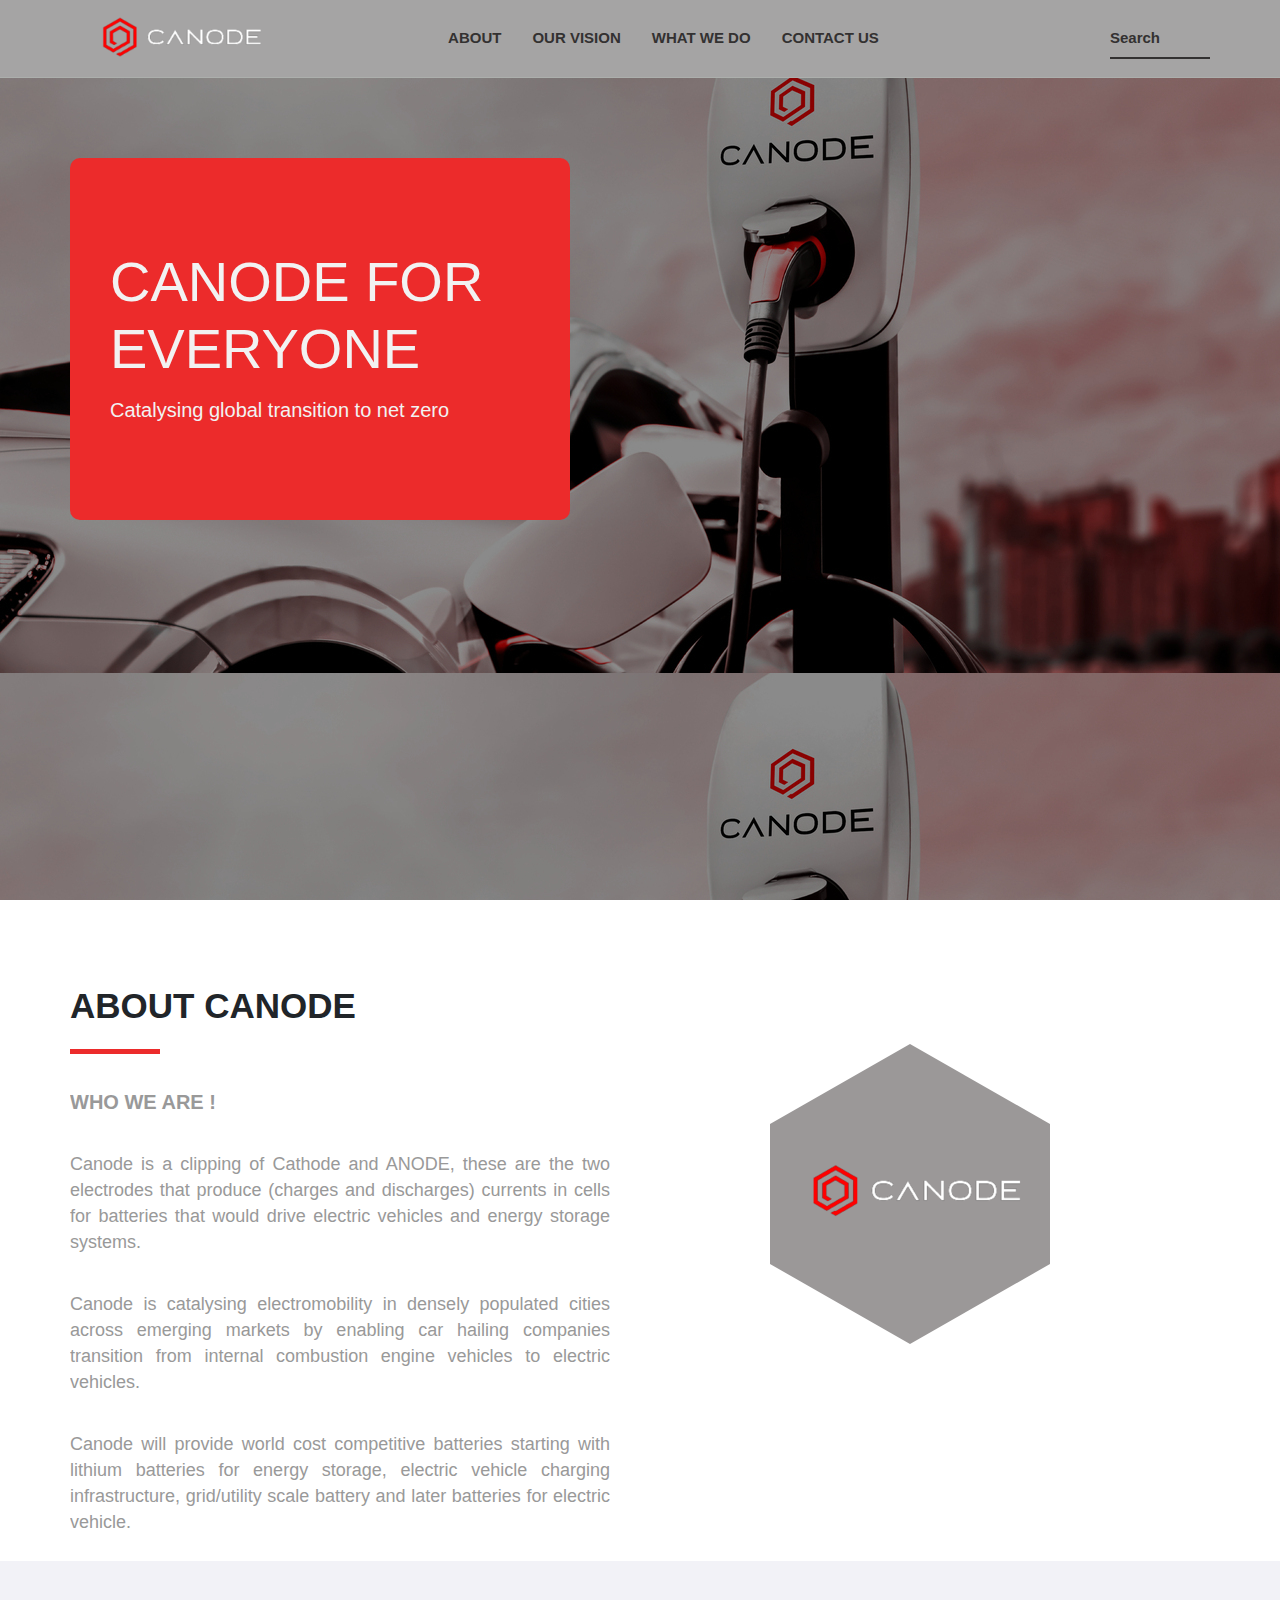
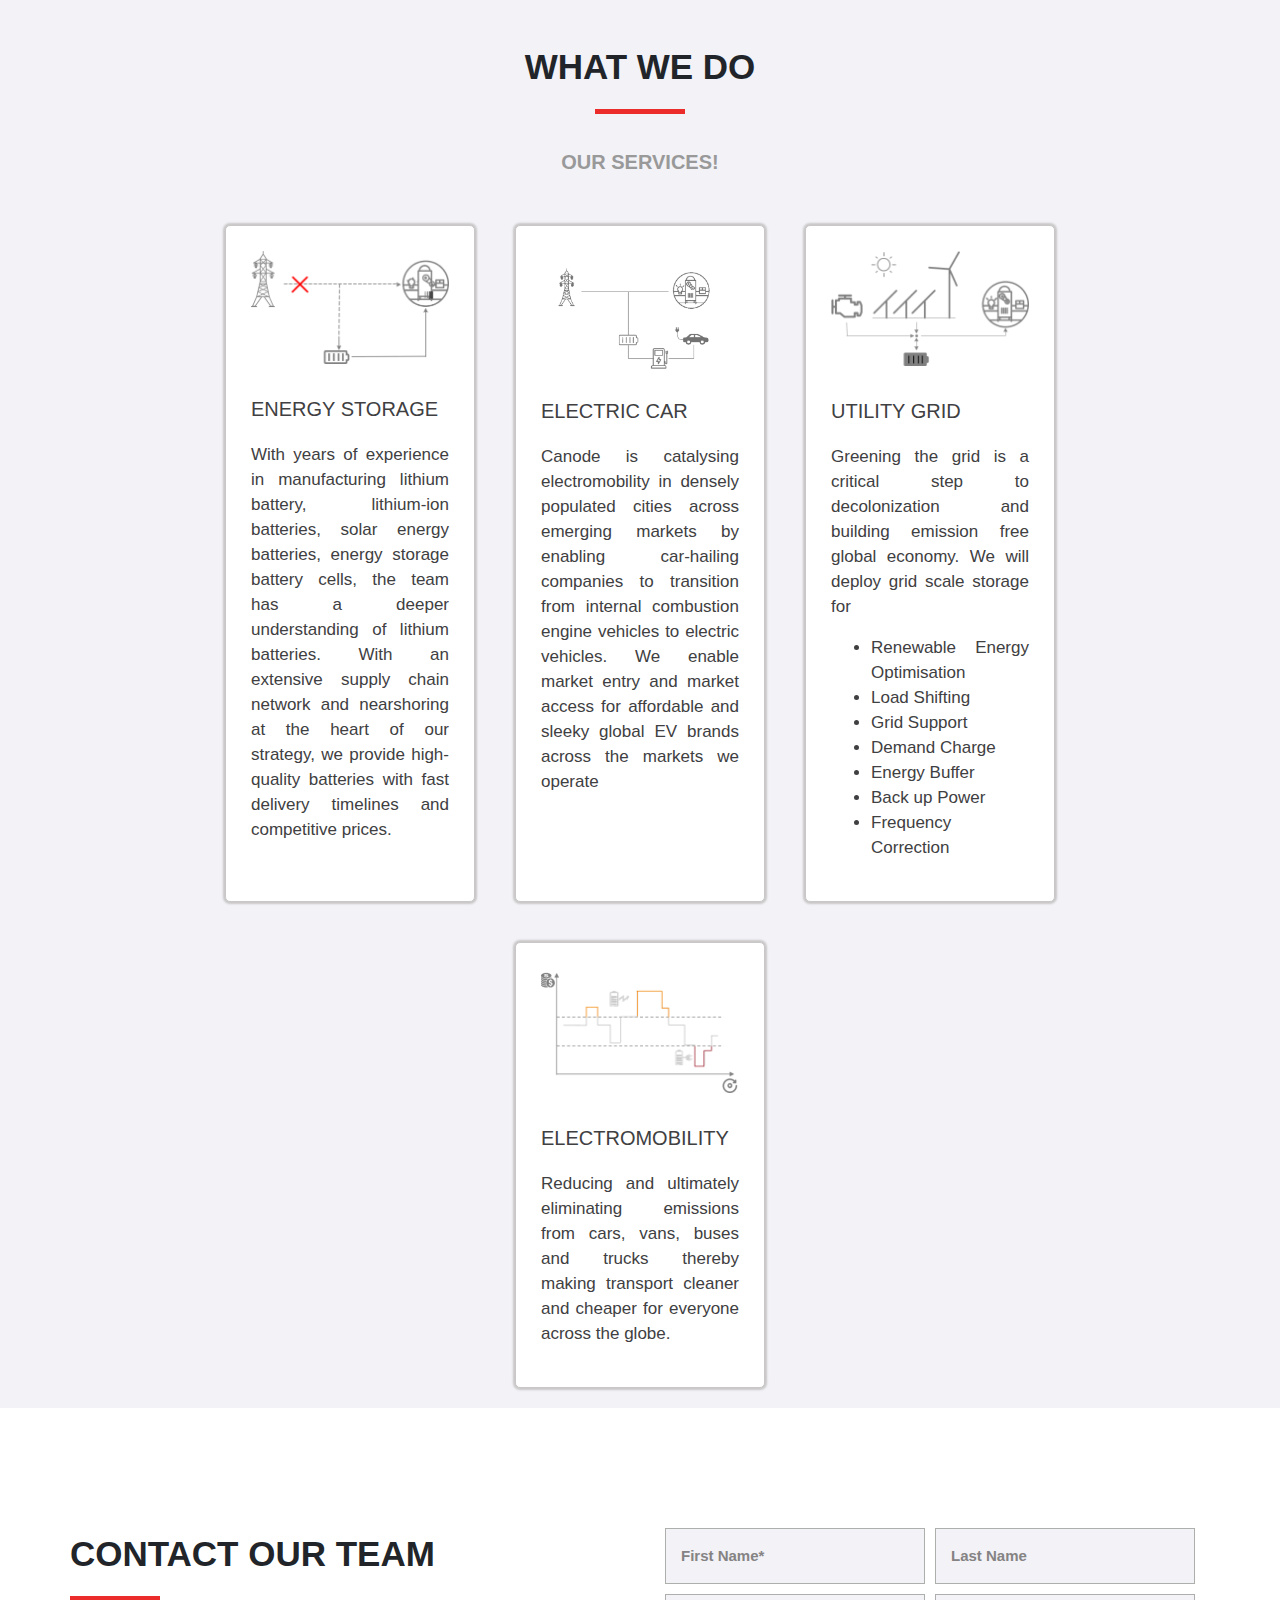
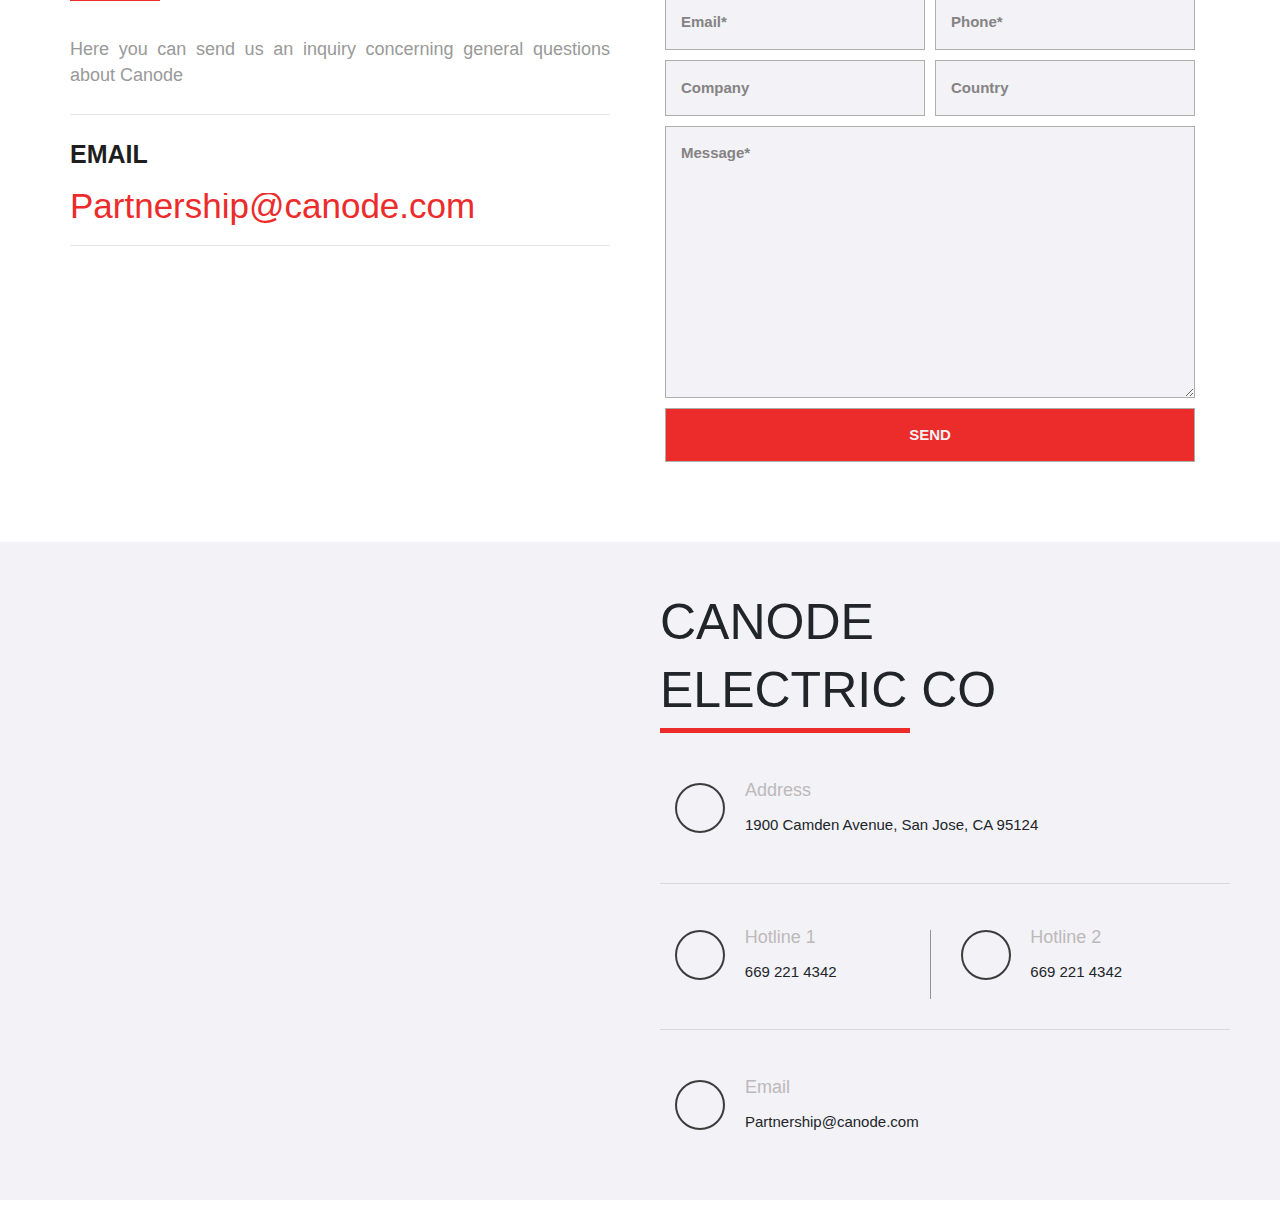
==== canode/index.html @ 91a2b053 "canode" ====
<!DOCTYPE html>
<!DOCTYPE html>
<html lang="en">
<head>
	<meta charset="UTF-8">
	<meta http-equiv="X-UA-Compatible" content="IE=edge">
	<meta name="viewport" content="width=device-width, initial-scale=1.0">
	<link rel="stylesheet" href="styles.css">
	<!-- <link rel="stylesheet" href="https://maxcdn.bootstrapcdn.com/bootstrap/3.3.7/css/bootstrap.min.css"> -->
	<link rel="stylesheet" href="https://use.fontawesome.com/releases/v5.7.0/css/all.css" integrity="sha384-lZN37f5QGtY3VHgisS14W3ExzMWZxybE1SJSEsQp9S+oqd12jhcu+A56Ebc1zFSJ" crossorigin="anonymous">
	<link rel="stylesheet" href="https://cdn.jsdelivr.net/npm/bootstrap@4.6.1/dist/css/bootstrap.min.css">
  <script src="https://cdn.jsdelivr.net/npm/jquery@3.5.1/dist/jquery.slim.min.js"></script>
  <script src="https://cdn.jsdelivr.net/npm/popper.js@1.16.1/dist/umd/popper.min.js"></script>
  <script src="https://cdn.jsdelivr.net/npm/bootstrap@4.6.1/dist/js/bootstrap.bundle.min.js"></script>
  <script src="script.js"></script>
	<title>Canode</title>
</head>
<body>
	<div class="home">
		<!-- <div class="topBar ">
			<div>
				<a href="#home">
					<img class="menuBar" height="" src="images/white-logo.png" alt="" srcset="">
				</a>
			</div>
			
			<div class="center-menu">
				<a class="" href="#">About</a>
				<a class="" href="#">About</a>
				<a class="" href="#">About</a>
				<a class="" href="#">About</a>
			</div>
			
			<div class="topBar-right menuBar">
				<a href="#">Search</a>
			</div>
		</div> -->
		<nav id="navBar" class="navbar navbar-expand-lg navbar-light">
			<!-- Brand/logo -->
			<a class="navbar-brand" href="#">
			  <img src="images/white-logo.png" class="logo" alt="logo">
			</a>

			<button class="navbar-toggler" type="button" data-toggle="collapse" data-target="#collapsibleNavbar">
				<span class="navbar-toggler-icon"></span>
			</button>
			
			<div class="collapse navbar-collapse" id="collapsibleNavbar">
				<!-- Links -->
				<ul class="navbar-nav mx-auto">
					<li class="nav-item">
						<a class="nav-link" href="#about">About</a>
					</li>
					<li class="nav-item">
						<a class="nav-link" href="#">Our Vision</a>
					</li>
					<li class="nav-item">
						<a class="nav-link" href="#services">What we do</a>
					</li>
					<li class="nav-item">
						<a class="nav-link" href="#contact">Contact us</a>
					</li>
				</ul>

				<form class="form-inline formContainer ml-auto">
					<input id="search" class="form-control mr-sm-2" type="text" placeholder="Search">
					<i></i>
					<div class="small-line"></div>
				</form>
			</div>
		</nav>
		<div class="navHor"></div>
		<div class="title">
			<div class="canode-title">
				<p class="display-4">CANODE FOR EVERYONE</p>
				<p class="h4" style="font-size: 20px;">Catalysing global transition to net zero</p>
			</div>
		</div>
	</div>
	<div class="about">
		<div class="row">
			<div class="col-lg">
				<p class="headerAbout">About Canode</p>
				<div class="headerLine"></div>
				<div class="aboutContent" >
					<p style="font-weight: 700;font-size: 20px; text-transform: uppercase;">WHO WE ARE !</p>
					<p>
						Canode is a clipping of Cathode and ANODE, 
						these are the two electrodes that produce 
						(charges and discharges) currents in cells 
						for batteries that would drive electric 
						vehicles and energy storage systems.
					</p>
					<p>
						Canode is catalysing electromobility in densely populated 
						cities across emerging markets by enabling car hailing 
						companies transition from internal combustion engine 
						vehicles to electric vehicles.
					</p>

					<p>
						Canode will provide world cost competitive batteries 
						starting with lithium batteries for energy storage, 
						electric vehicle charging infrastructure, grid/utility 
						scale battery and later batteries for electric vehicle.
					</p>
				</div>
			</div>
			<div class="col-lg">
				<div class="hexagon">
					<img src="images/white-logo.png" class="logoAbout" alt="" srcset="">
				</div>
			</div>
		</div>
	</div>



	<div id="services" class="services">
		<p class="headerAbout text-center">What we do</p>
		<div class="headerLine" style="margin: auto;"></div>
		<div class="aboutContent" >
			<p class="text-center" style="font-weight: 700;font-size: 20px; text-transform: uppercase;">Our Services!</p>
		</div>
		<div id="appear-div" class="appear-div flex-container">
			<div class="js-scroll" >
				<div class="qualities-icon">
					<img src="images/backup_d400.png" alt="Energy Storage" title="Energy Storage" srcset=""/>
				</div>
				<div class="qualities-content">
					<h6>Energy Storage</h6>
					<p>
						With years of experience in manufacturing lithium battery, 
						lithium-ion batteries, solar energy batteries, energy storage battery cells, 
						the team has a deeper understanding of lithium batteries. 
						With an extensive supply chain network and nearshoring at the heart of 
						our strategy, we provide high-quality batteries 
						with fast delivery timelines and competitive prices.
					</p>
				</div>
			</div>
			<div class="js-scroll" style="padding: 0;">
				<div class="qualities-icon">
					<img src="images/energyBuffer.png" alt="Electric Car Charging" title="Electric Car Charging" srcset=""/>
				</div>
				<div class="qualities-content" style="padding-left: 25px; padding-right: 25px; margin-top: -35px;">
					<h6>Electric Car</h6>
					<p>
						Canode is catalysing electromobility in densely populated cities across emerging markets by enabling car-hailing companies to transition from internal combustion engine vehicles to electric vehicles.
						We enable market entry and market access for affordable and sleeky global EV brands across the markets we operate
					</p>
				</div>
			</div>
			<div class="js-scroll" >
				<div class="qualities-icon">
					<img src="images/micro-grid_d400.png" alt="UTILITY GRID" title="UTILITY GRID" srcset=""/>
				</div>
				<div class="qualities-content">
					<h6>UTILITY GRID</h6>
					<p>
						Greening the grid is a critical step to decolonization and building emission free global economy.
						We will deploy grid scale storage for
					</p>
					<ul>
						<li>Renewable Energy Optimisation</li>
						<li>Load Shifting</li>
						<li>Grid Support</li>
						<li>Demand Charge</li>
						<li>Energy Buffer</li>
						<li>Back up Power</li>
						<li>Frequency Correction</li>
					</ul>
				</div>
			</div>
			<div class="js-scroll" >
				<div class="qualities-icon">
					<img src="images/spotmarket_d400.png" alt="ELECTROMOBILITY" title="ELECTROMOBILITY" srcset=""/>
				</div>
				<div class="qualities-content">
					<h6>ELECTROMOBILITY</h6>
					<p>
						Reducing and ultimately eliminating emissions from cars, vans, buses and trucks thereby making transport cleaner and cheaper for everyone across the globe.
					</p>
				</div>
			</div>
		</div>	
	</div>



	<div id="contact" style="padding-top: 70px;">
		<div class="contact">
			<div class="row">
				<div class="col-lg">
					<p class="headerAbout">contact our team</p>
					<div class="headerLine"></div>
					<div class="aboutContent" >
						<p>
							Here you can send us an inquiry concerning general questions about Canode
						</p>
						<hr>
						<p style="font-weight: bold;  color:#1f1e1e; font-size: 25px;">EMAIL</p>	
						<p style="font-size: 35px; color: #ec2b2b; padding-top: 0px;">Partnership@canode.com</p>
						<hr>
						
					</div>
				</div>
				<div class="col-lg" >
					<div class="row ml-auto form" style="width: 100%;">
						<div class="col-sm">
							<input type="text" placeholder="First Name*">
						</div>
						<div class="col-sm">
							<input type="text" placeholder="Last Name">
						</div>
					</div>
					<div class="row ml-auto form" style="width: 100%;">
						<div class="col-sm">
							<input type="text" placeholder="Email*">
						</div>
						<div class="col-sm">
							<input type="text" placeholder="Phone*">
						</div>
					</div>
					<div class="row ml-auto form" style="width: 100%;">
						<div class="col-sm">
							<input type="text" placeholder="Company">
						</div>
						<div class="col-sm">
							<input type="text" placeholder="Country">
						</div>
					</div>
					<div class="row ml-auto form">
						<textarea placeholder="Message*" name="" id="" cols="30" rows="10"></textarea>
					</div>
					<div class="row ml-auto form">
						<input type="button" value="SEND">
					</div>
				</div>
			</div>
		</div>

		<div class="map">
			<div class="row">
				<div class="col-md map-div">
					<iframe src="https://www.google.com/maps/embed?pb=!1m18!1m12!1m3!1d3175.422861853014!2d-121.92589978534451!3d37.261398549303046!2m3!1f0!2f0!3f0!3m2!1i1024!2i768!4f13.1!3m3!1m2!1s0x808e34680edf63df%3A0x685fd09df8840766!2s1900%20Camden%20Ave%2C%20San%20Jose%2C%20CA%2095124%2C%20USA!5e0!3m2!1sen!2sng!4v1641806761655!5m2!1sen!2sng" width="600" height="450" style="border:0;" allowfullscreen="" loading="lazy"></iframe>
				</div>
				<div class="col-md map-div">
					<div style="padding: 50px 20px;">
						<h2>CANODE</h2>
						<h2>ELECTRIC CO</h2>
						<div style="width: 250px" class="headerLine"></div>
						<div class="row icons" style="margin-top: 20px;">
							<div class="col-sm-2 address-icon-div">
								<div class="withRoundBorder" style="padding-left: 12px;">
									<span style="margin: auto;" class="fa fa-paper-plane"></span>
								</div>
							</div>
							<div class="col-sm-9 address-div" style="padding-left: 5px;">
								<p class="icon-title">Address</p>
								<p class="icon-body">1900 Camden Avenue, San Jose, CA 95124</p>
							</div>
						</div>
						<hr class="map-horizontal-line">

						<div class="row">
							<div class="col">
								<div class="row icons">
									<div class="col-sm-4 address-icon-div">
										<div class="withRoundBorder">
											<span style="margin: auto;" class="fa fa-phone-square"></span>
										</div>
									</div>
									<div class="col-sm-7">
										<p class="icon-title">Hotline 1</p>
										<p class="icon-body">669 221 4342</p>
									</div>
								</div>
							</div>
							<div class="vertLine">
								
							</div>
							<div class="col">
								<div class="row icons">
									<div class="col-sm-4 address-icon-div">
										<div class="withRoundBorder">
											<span style="margin: auto;" class="fa fa-phone"></span>
										</div>
									</div>
									<div class="col-sm-7">
										<p class="icon-title">Hotline 2</p>
										<p class="icon-body">669 221 4342</p>
									</div>
								</div>
							</div>
						</div>

						<hr class="map-horizontal-line">

						<div class="row icons" style="margin-top: 20px;">
							<div class="col-sm-2 address-icon-div">
								<div class="withRoundBorder">
									<span style="margin: auto;" class="fa fa-envelope"></span>
								</div>
							</div>
							<div class="col-sm-9" style="padding-left: 5px;">
								<p class="icon-title">Email</p>
								<p class="icon-body">Partnership@canode.com</p>
							</div>
						</div>
					</div>
					
				</div>
			</div>
		</div>
	</div>



</body>
</html>
---- canode/styles.css ----
@import url('https://fonts.googleapis.com/css2?family=Montserrat:wght@300&display=swap');

body {
	margin: 0;
	/* font-family: cursive; */
	font-family: 'Montserrat', sans-serif;
}
.home{
	background-image: url('images/banner.jpg');
	height: 100vh;
	background-color: #f2f2f2;
}
#navBar {
	padding-left: 70px;
	padding-right: 70px;
	/* color: #555; */
}
.lightBg{
	background-color: #dddada;
}
#navBar:hover{
	background-color: #a5a4a4;
	/* color: black; */
}
.nav-link{
	text-decoration: none;
	color: #333131 !important;
	font-size: 15px;
	margin-right: 15px;
	text-transform: uppercase;
	font-weight: bold;
}
.nav-link:hover{
	color: #ec2b2b !important
}
input#search{
	background-color: transparent;
	border: none;
	width: 100%;
	padding-left: 0;
}
input::placeholder, textarea::placeholder{
	color: #333131  !important;
	font-size: 15px !important;
	font-weight: bold !important;
	opacity: 1;
}
input#search:focus{
	outline: none !important;
}
.formContainer{
	width: 100px;
}
.small-line{
	height: 2px;
	width: 100%;
	background-color: #333131 ;
}
.navHor{
	width: 100%;
	height: 1px;
	background-color: #acafac;
}
.logo{
	width: 250px;
}
.title{
	padding-left: 70px;
	padding-right: 70px;
	padding-top: 80px;
}
.canode-title{
	background-color: rgb(236, 43, 43);
	border-radius: 10px;
	padding: 90px 40px 90px 40px;
	font-size: 300px;
	width: 500px;
	color: #f2f2f2;
}
.about{
	background: url("/images/about.jpg");
	padding-left: 70px;
	padding-right: 70px;
	padding-top: 80px;
}
.row{
	max-width: 100%;
}
.headerAbout{
	font-size: 35px;
	text-transform: uppercase;
	font-weight: 700;
}
.headerLine{
	width: 90px;
	height: 5px;
	background-color: #ec2b2b;
}
.aboutContent{
	padding-top: 25px;
}
.aboutContent > p{
	/* font-weight: 400; */
	text-align: justify;
	font-size: 18px;
    line-height: 26px;
    color: #999999;
    padding: 10px 0;
    overflow: hidden
}
.hexagon {
	position: relative;
	width: 280px;
	height: 140px;
	background: #9b9898;
	margin: 144px auto;
}
.hexagon::before,
.hexagon::after {
	content: "";
	position: absolute;
	border-left: 140px solid transparent;
	border-right: 140px solid transparent;
}
.hexagon::before {
	bottom: 100%;
	border-bottom: 80px solid #9b9898;
}
.hexagon::after {
	top: 100%;
	border-top: 80px solid #9b9898;
}
.logoAbout{
	position: relative;
	top: 35px;
	/* width: 380px;  */
}
.services{
	padding-left: 70px;
	padding-right: 70px;
	padding-top: 80px;
	background: /* url('images/banner.jpg');*/ #f2f2f7;
	/* background-image: radial-gradient(#b1afaf 1px, transparent 0);
	background-size: 15px 20px;
	background-position: -19px -19px; */
}
.flex-container{
	display: flex;
	flex-wrap: wrap;
	/* background-color: DodgerBlue; */
	justify-content: center;
	margin-top: 20px;
}
.flex-container > div{
	/* background-color: #f1f1f1; */
	width: 250px;
	/* height: 350px; */
	margin: 20px;
	/* text-align: center; */
	/* line-height: 75px; */
	padding: 25px;
	color: #404042;
	background: #fff;
}
.js-scroll{
	border: 1px solid #c9c7c7;
	border-radius: 5px;
	box-shadow: 0px 0px 2px 2px #c9c7c7;
	transition: transform 0.7s;
}
.js-scroll:hover{
	transform: scale(1.1);
}
.qualities-icon{
	margin-bottom: 20px;
	/* border-radius: 50%; */
}
.qualities-icon > img{
	width: 100%;
}
.qualities-content > h6{
	font-size: 20px;
	line-height: 50px;
	text-transform: uppercase;
}
.qualities-content > p, .qualities-content > ul{
	line-height: 25px;
	text-align: justify;
	font-size: 17px !important;
}
.contact{
	padding: 50px 70px 70px;
}
.form{
	margin-bottom: 10px;
}
.form > div > input{
	padding: 15px;
	border: 1px solid #acafac;
	background-color: #f2f2f7;
	width: 100%;
}
.form > textarea{
	margin-left: 10px;
	padding: 15px;
	border: 1px solid #acafac;
	background-color: #f2f2f7;
	width: 100%;
}
.form > input[type=button]{
	width: 100%;
	margin-left: 10px;
	padding: 15px;
	font-size: 15px !important;
	color: #f2f2f2;
	background-color: #ec2b2b;
	border: 1px solid #acafac;
	font-weight: bold;
}
.form > div > input::placeholder, .form > textarea::placeholder{
	color: #858383 !important;
}
.form > div{
	margin-left: 10px;
	padding: 0;
}
.map{
	background-color: #f2f2f7;
	width: 100%;
}
iframe{
	width: 100%;
	height: 100%;
}
.map > .row > div > div > h2 {
	font-size: 50px;
}
.icons{
	font-size: 18px;
	padding-top: 30px;
}
.withRoundBorder{
	border: 2px solid rgb(61, 60, 60);
	margin-left: 15px;
	border-radius: 50%;
	padding-top: 10px;
	padding-left: 15px;
	height: 50px;
	width: 50px;
}
.icons > .col3{
	border: 2px solid rgb(61, 60, 60);
	margin-left: 15px;
	border-radius: 50%;
	padding-top: 10px;
	padding-left: 12px;
	height: 50px;
	/* width: 150px; */
}
.display-4{
	font-weight: 500;
}
.icon-title{
	line-height: 15px; 
	color: #bdb9b9;
}
.icon-body{
	font-size: 15px;
}
.vertLine{
	margin-top: 30px;
	background-color: #919494;
	width: 1px;
}
.map-horizontal-line{
	margin-top: 30px;
}

@media only screen and (max-width: 768px) {
	.title{
		width: 100%;
		/* background-color: aqua; */
		padding: 10px 0 10px 0;
	}
	#about, #services, #home, #contact{
		width: 100%;
	}
	.canode-title{
		width: 90%;
		margin: auto;
	}
	.display-4{
		font-size: 2rem !important;
	}
	#navBar {
		padding-left: 0px;
		padding-right: 0px;
		/* color: #555; */
	}
	.about{
		padding-left: 10px;
		padding-right: 0px;
		padding-top: 50px;
	}
	.services{
		padding-left: 0px;
		padding-right: 0px;
		padding-top: 40px;
	}
}

@media only screen and (max-width: 575px) {
	.flex-container > div{
		width: 95%;
		/* text-align: center; */
		/* line-height: 75px; */
		padding: 25px;
		color: #404042;
		background: #fff;
	}
	.contact{
		padding: 50px 20px 20px;
	}
	.form{
		margin-bottom: 0;
	}
	.form > div > input, .form > textarea{
		margin-bottom: 10px;
		width: 100%;
	}
	.map-div{
		width: 100%;
	}
	
	.address-icon-div{
		margin-bottom: 10px;
	}
	.vertLine{
		display: none;
	}
	.navbar{
		width: 100%;
	}
}
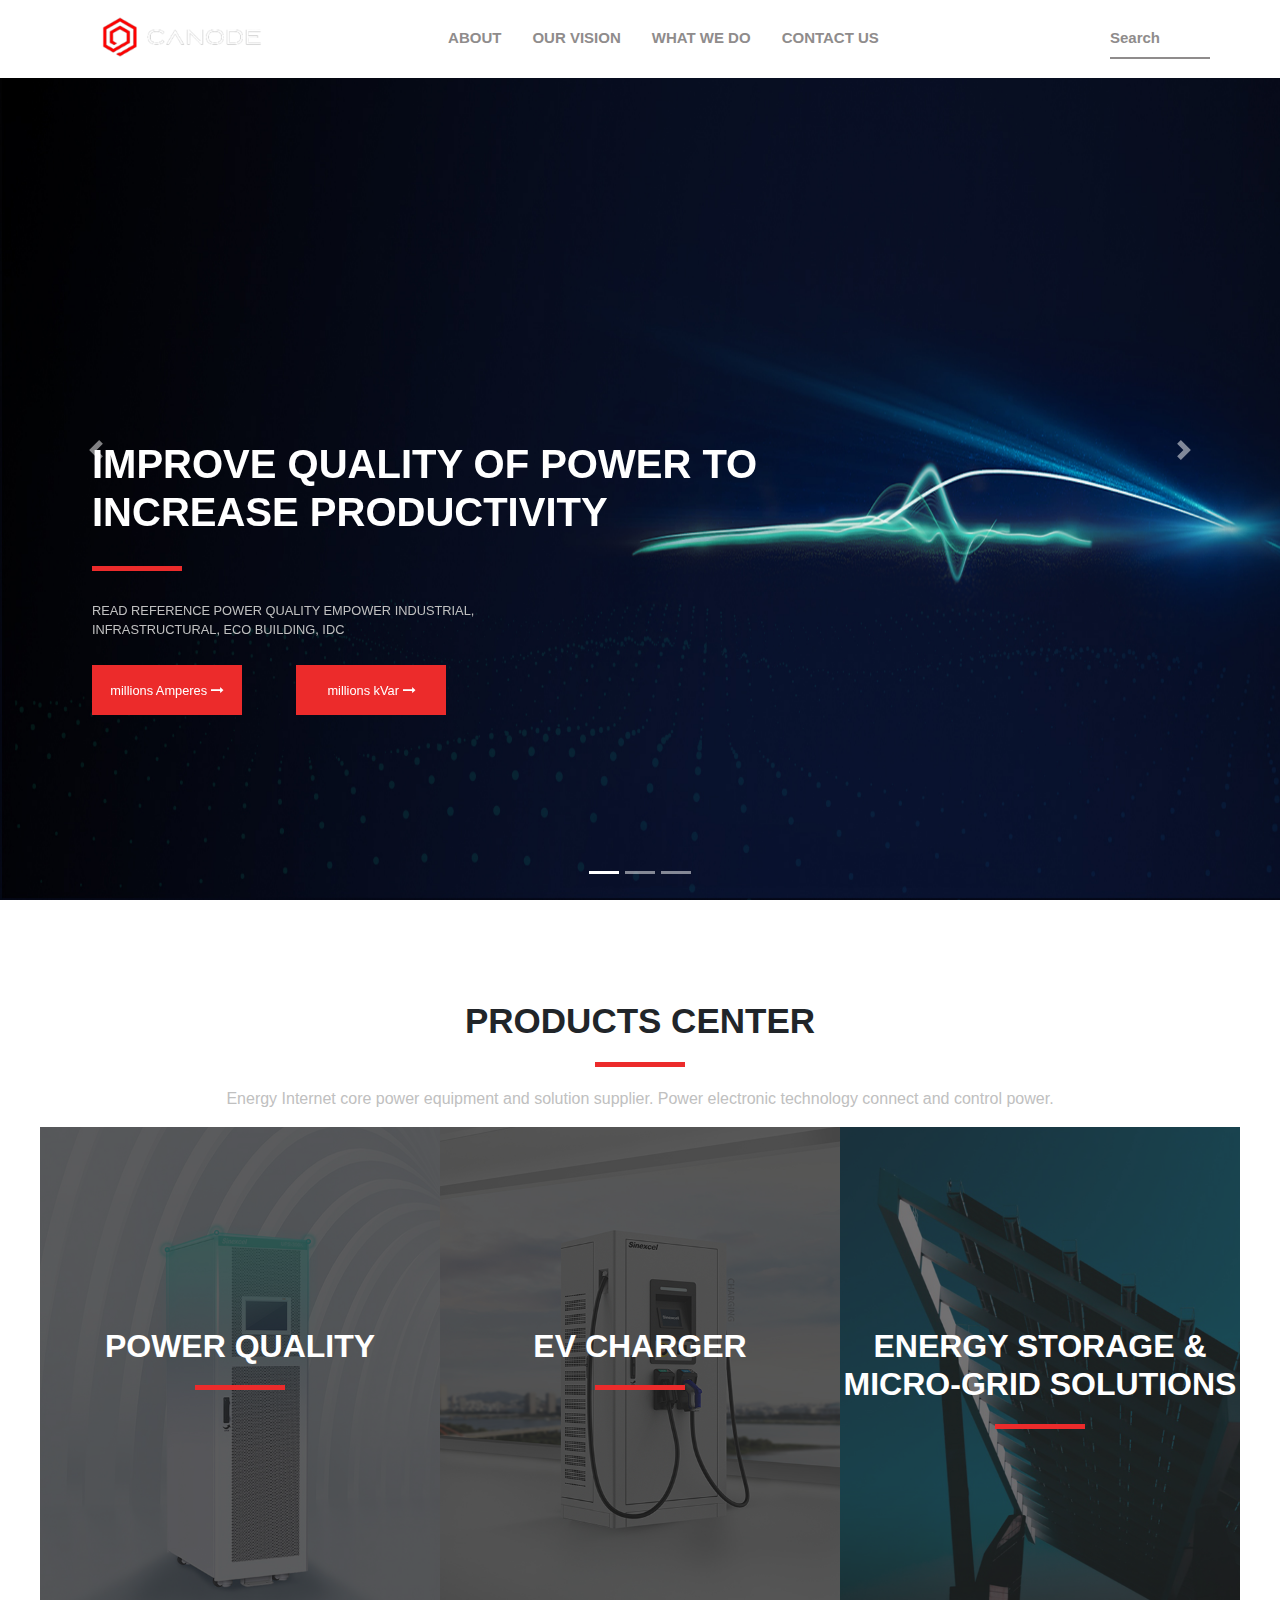
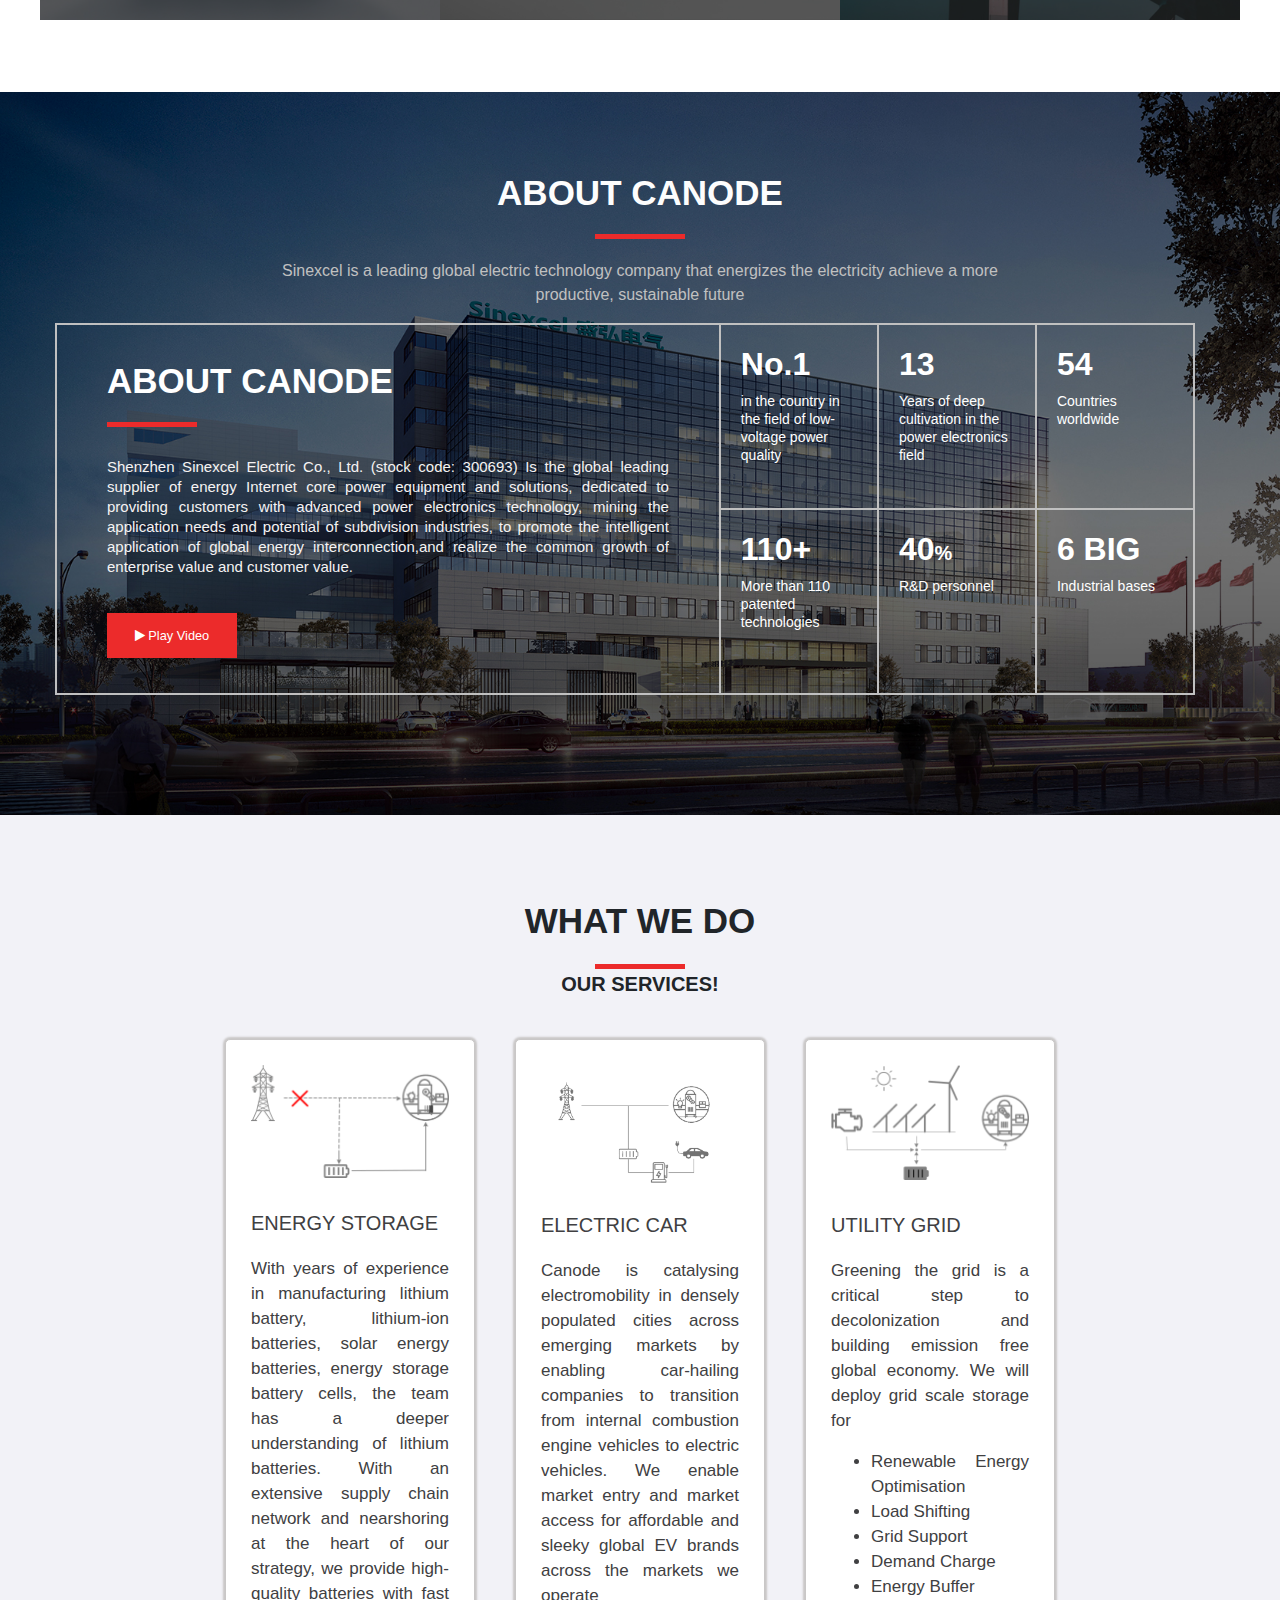
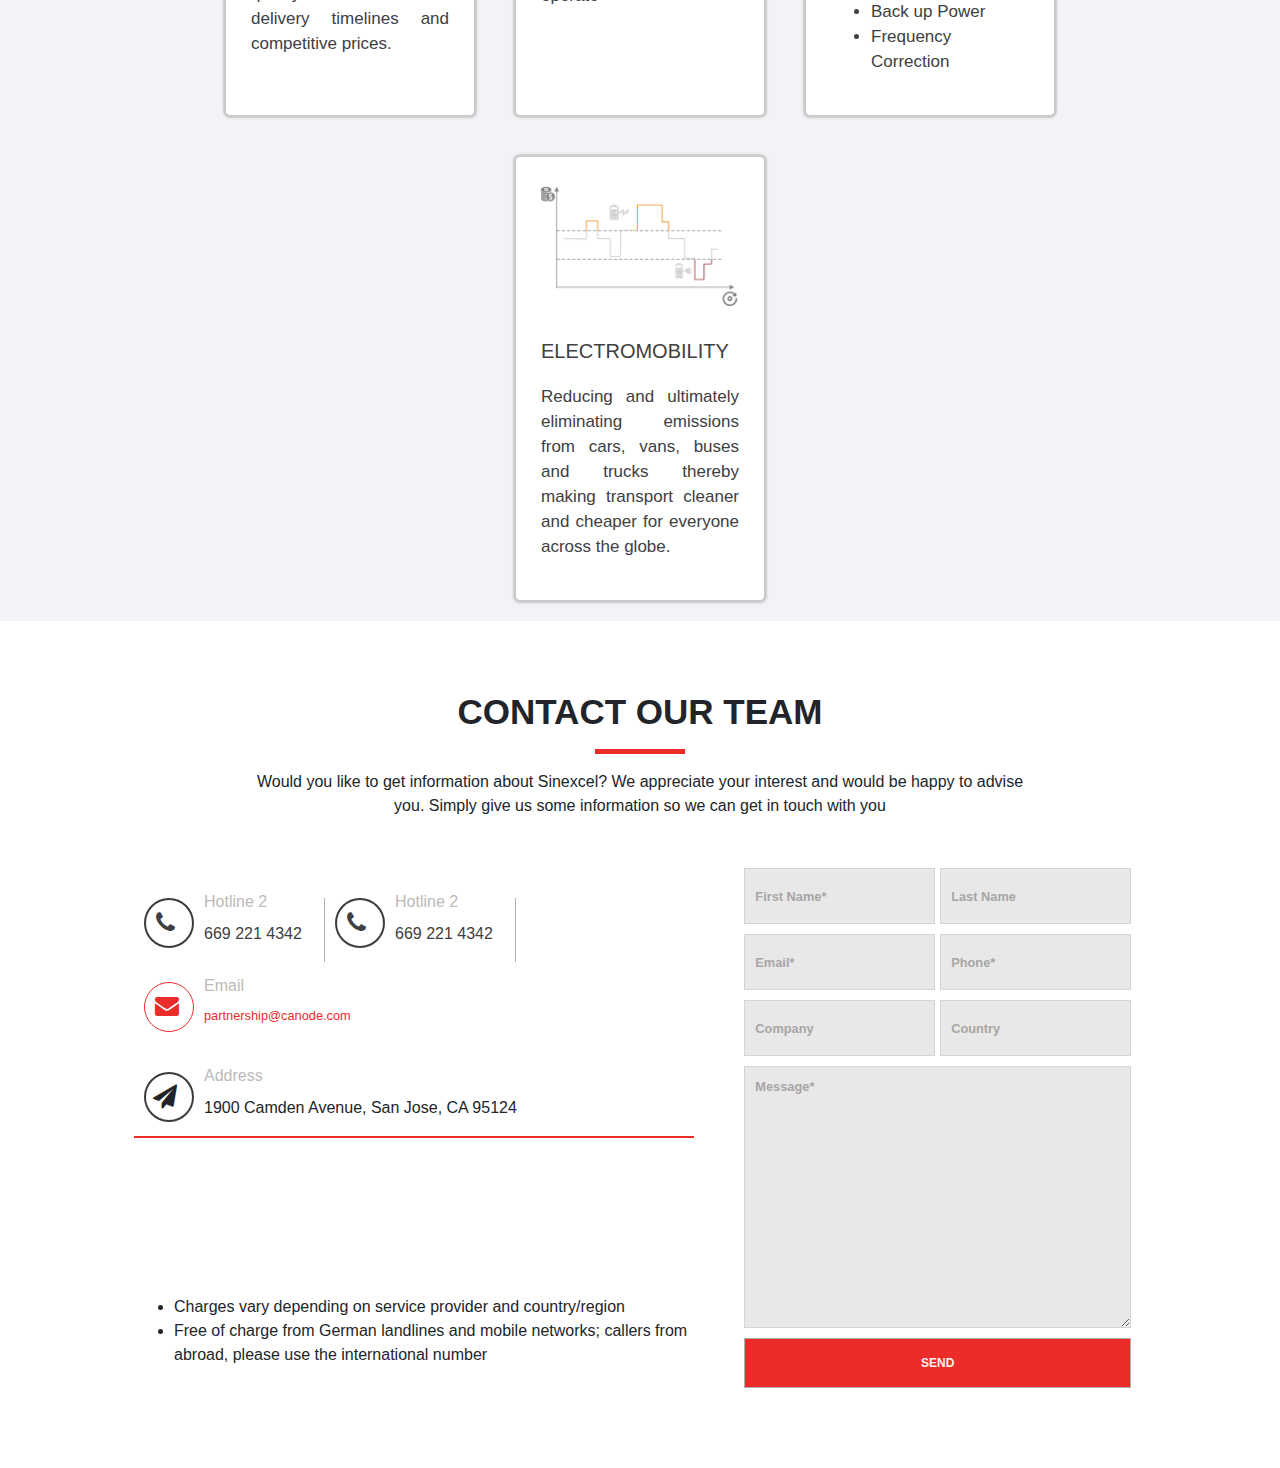
==== commit 5d3196c9: "I think I am through" ====
--- a/canode/index.html
+++ b/canode/index.html
@@ -1,4 +1,4 @@
-<!DOCTYPE html>
+<!-- <!DOCTYPE html> -->
 <!DOCTYPE html>
 <html lang="en">
 <head>
@@ -9,109 +9,242 @@
 	<!-- <link rel="stylesheet" href="https://maxcdn.bootstrapcdn.com/bootstrap/3.3.7/css/bootstrap.min.css"> -->
 	<link rel="stylesheet" href="https://use.fontawesome.com/releases/v5.7.0/css/all.css" integrity="sha384-lZN37f5QGtY3VHgisS14W3ExzMWZxybE1SJSEsQp9S+oqd12jhcu+A56Ebc1zFSJ" crossorigin="anonymous">
 	<link rel="stylesheet" href="https://cdn.jsdelivr.net/npm/bootstrap@4.6.1/dist/css/bootstrap.min.css">
-  <script src="https://cdn.jsdelivr.net/npm/jquery@3.5.1/dist/jquery.slim.min.js"></script>
-  <script src="https://cdn.jsdelivr.net/npm/popper.js@1.16.1/dist/umd/popper.min.js"></script>
-  <script src="https://cdn.jsdelivr.net/npm/bootstrap@4.6.1/dist/js/bootstrap.bundle.min.js"></script>
-  <script src="script.js"></script>
+	<link rel="stylesheet" href="https://cdnjs.cloudflare.com/ajax/libs/font-awesome/4.7.0/css/font-awesome.min.css">
+	<!-- <link rel="stylesheet" href="https://cdnjs.cloudflare.com/ajax/libs/materialize/0.96.1/css/materialize.min.css"> -->
+	<!-- <script src="https://cdnjs.cloudflare.com/ajax/libs/materialize/0.96.1/js/materialize.min.js"></script> -->
+	<!-- <script src="https://cdnjs.cloudflare.com/ajax/libs/jquery/2.1.3/jquery.min.js"></script> -->
+	<script src="https://cdn.jsdelivr.net/npm/jquery@3.5.1/dist/jquery.slim.min.js"></script>
+	<script src="https://cdn.jsdelivr.net/npm/popper.js@1.16.1/dist/umd/popper.min.js"></script>
+	<script src="https://cdn.jsdelivr.net/npm/bootstrap@4.6.1/dist/js/bootstrap.bundle.min.js"></script>
+	<script src="script.js"></script>
 	<title>Canode</title>
 </head>
 <body>
+	<nav id="navBar" class="navbar navbar-expand-lg navbar-light fixed-top">
+				
+		<a class="navbar-brand" href="#">
+		<img src="images/white-logo.png" class="logo" alt="logo">
+		</a>
+
+		<button class="navbar-toggler" type="button" data-toggle="collapse" data-target="#collapsibleNavbar">
+			<span class="navbar-toggler-icon"></span>
+		</button>
+		
+		<div class="collapse navbar-collapse" id="collapsibleNavbar">
+			
+			<ul class="navbar-nav mx-auto">
+				<li class="nav-item">
+					<a class="nav-link" href="#about">About</a>
+				</li>
+				<li class="nav-item">
+					<a class="nav-link" href="#">Our Vision</a>
+				</li>
+				<li class="nav-item">
+					<a class="nav-link" href="#services">What we do</a>
+				</li>
+				<li class="nav-item">
+					<a class="nav-link" href="#contact">Contact us</a>
+				</li>
+			</ul>
+
+			<form class="form-inline formContainer ml-auto">
+				<input id="search" class="form-control mr-sm-2" type="text" placeholder="Search">
+				<i></i>
+				<div class="small-line"></div>
+			</form>
+		</div>
+	</nav>
 	<div class="home">
-		<!-- <div class="topBar ">
-			<div>
-				<a href="#home">
-					<img class="menuBar" height="" src="images/white-logo.png" alt="" srcset="">
-				</a>
-			</div>
-			
-			<div class="center-menu">
-				<a class="" href="#">About</a>
-				<a class="" href="#">About</a>
-				<a class="" href="#">About</a>
-				<a class="" href="#">About</a>
-			</div>
-			
-			<div class="topBar-right menuBar">
-				<a href="#">Search</a>
-			</div>
-		</div> -->
-		<nav id="navBar" class="navbar navbar-expand-lg navbar-light">
-			<!-- Brand/logo -->
-			<a class="navbar-brand" href="#">
-			  <img src="images/white-logo.png" class="logo" alt="logo">
+			
+			<div class="navHor"></div>
+
+		<div id="demo" class="carousel slide" data-ride="carousel">
+
+			
+			<ul class="carousel-indicators">
+			  <li data-target="#demo" data-slide-to="0" class="active"></li>
+			  <li data-target="#demo" data-slide-to="1"></li>
+			  <li data-target="#demo" data-slide-to="2"></li>
+			</ul>
+			
+			<div class="carousel-inner">
+			  <div class="carousel-item active">
+				<img src="images/b1.jpg" alt="Los Angeles" width="1100" height="500">
+				<div class="absolute-div">
+					<div class="carousel-caption">
+						<div class="firstCarouselDiv">
+							<h1>IMPROVE QUALITY OF POWER TO <br>INCREASE PRODUCTIVITY</h1>
+							<div class="headerLine" style="margin: 30px 0 30px 0"></div>
+							<p>READ REFERENCE POWER QUALITY EMPOWER INDUSTRIAL, 
+								<br>INFRASTRUCTURAL, ECO BUILDING, IDC
+							</p>
+							
+							<button>millions Amperes <span class="fa fa-long-arrow-right"></span></button>
+							<button>millions kVar <span class="fa fa-long-arrow-right"></span></button>
+						</div>
+					</div>
+				</div>
+			  </div>
+			  <div class="carousel-item">
+				<img src="images/b2.jpg" alt="Chicago" width="1100" height="500">
+				<div class="absolute-div">
+					<div class="carousel-caption">
+						<div class="firstCarouselDiv">
+							<h1>EVERYTHING ABOUT PROFITABILITY AND <br>CHARGING EXPERIENCE</h1>
+							<div class="headerLine" style="margin: 30px 0 30px 0"></div>
+							<p style="font-size: 0.8rem;">CREATEING A MORE SUSTAINABLE FUTURE TOGETHER. WE OFFER COMPLETE SOLUTIONS. 
+								<br>CANODE PROVIDES THE FLEXIBILITY YOU NEED FOR YOUR GROWING BUSINESS.
+							</p>
+							<br>
+							<img src="images/b2-1.png" class="img-b2-1" alt="" srcset="">
+						</div>
+					</div>
+				</div>
+			  </div>
+			  <div class="carousel-item">
+				<img src="images/b3.jpg" alt="New York" width="1100" height="500">
+				<div class="absolute-div">
+					<div class="carousel-caption">
+						<div class="thirdCarouselDiv">
+							<h2>COMMERCIAL & INDUSTRIAL <br>ENERGY STORAGE AND MICRO-GRID SOLUTIONS</h2>
+						</div>
+					</div>
+				</div>
+			  </div>
+			</div>
+			
+			<a class="carousel-control-prev" href="#demo" data-slide="prev">
+			  <span class="carousel-control-prev-icon"></span>
 			</a>
-
-			<button class="navbar-toggler" type="button" data-toggle="collapse" data-target="#collapsibleNavbar">
-				<span class="navbar-toggler-icon"></span>
-			</button>
-			
-			<div class="collapse navbar-collapse" id="collapsibleNavbar">
-				<!-- Links -->
-				<ul class="navbar-nav mx-auto">
-					<li class="nav-item">
-						<a class="nav-link" href="#about">About</a>
-					</li>
-					<li class="nav-item">
-						<a class="nav-link" href="#">Our Vision</a>
-					</li>
-					<li class="nav-item">
-						<a class="nav-link" href="#services">What we do</a>
-					</li>
-					<li class="nav-item">
-						<a class="nav-link" href="#contact">Contact us</a>
-					</li>
-				</ul>
-
-				<form class="form-inline formContainer ml-auto">
-					<input id="search" class="form-control mr-sm-2" type="text" placeholder="Search">
-					<i></i>
-					<div class="small-line"></div>
-				</form>
-			</div>
-		</nav>
-		<div class="navHor"></div>
-		<div class="title">
-			<div class="canode-title">
-				<p class="display-4">CANODE FOR EVERYONE</p>
-				<p class="h4" style="font-size: 20px;">Catalysing global transition to net zero</p>
-			</div>
+			<a class="carousel-control-next" href="#demo" data-slide="next">
+			  <span class="carousel-control-next-icon"></span>
+			</a>
 		</div>
 	</div>
+
+	<div class="products">
+		<div class="text-center" style="margin-top: 100px;">
+			<h2 class="headerAbout">PRODUCTS CENTER</h2>
+			<div class="headerLineCenter"></div>
+			<p class="silver">
+				Energy Internet core power equipment and solution supplier. 
+				Power electronic technology connect and control power.
+			</p>
+		</div>
+
+		<div class="d-flex justify-content-center mt-3 flex-wrap flexible">
+			<div class="p1">
+				<img src="images/ip4.jpg" alt="" srcset="">
+				<div class="overlay text-center">
+					<div class="overlay-content">
+						<h2 style="font-weight: 700;">POWER QUALITY</h2>
+						<div class="headerLineCenter"></div>
+						<button>View More <span class="fa fa-long-arrow-right"></span></button>
+					</div>
+					
+				</div>
+			</div>
+			<div class="p1">
+				<img src="images/ip2.jpg" alt="" srcset="">
+				<div class="overlay text-center">
+					<div class="overlay-content">
+						<h2 style="font-weight: 700;">EV CHARGER</h2>
+						<div class="headerLineCenter"></div>
+						<button>View More <span class="fa fa-long-arrow-right"></span></button>
+					</div>
+					
+				</div>
+			</div>
+			<div class="p1">
+				<img src="images/ip3.jpg" alt="" srcset="">
+				<div class="overlay text-center">
+					<div class="overlay-content">
+						<h2 style="font-weight: 700;">ENERGY STORAGE & MICRO-GRID SOLUTIONS</h2>
+						<div class="headerLineCenter"></div>
+						<button>View More <span class="fa fa-long-arrow-right"></span></button>
+					</div>
+					
+				</div>
+			</div>
+		</div>
+		<br>
+		<br>
+		<br>
+	</div>
+
 	<div class="about">
-		<div class="row">
-			<div class="col-lg">
-				<p class="headerAbout">About Canode</p>
-				<div class="headerLine"></div>
-				<div class="aboutContent" >
-					<p style="font-weight: 700;font-size: 20px; text-transform: uppercase;">WHO WE ARE !</p>
+		<div class="text-center white-color">
+			<h2 class="headerAbout">About Canode</h2>
+			<div class="headerLineCenter"></div>
+			<p class="silver">
+				Sinexcel is a leading global electric 
+				technology company that energizes the 
+				electricity achieve a more <br>
+				productive, sustainable future
+			</p>
+		</div>
+
+		
+		<div class="row about-box">
+			<div class="col-lg-7" style="border: 1px solid silver;">
+				<div class="about-content">
+					<h2 class="headerAbout">About Canode</h2>
+					<div class="headerLine"></div>
+
 					<p>
-						Canode is a clipping of Cathode and ANODE, 
-						these are the two electrodes that produce 
-						(charges and discharges) currents in cells 
-						for batteries that would drive electric 
-						vehicles and energy storage systems.
+						Shenzhen Sinexcel Electric Co., Ltd. (stock code: 300693) 
+						Is the global leading supplier of energy Internet core power 
+						equipment and solutions, dedicated to providing customers with 
+						advanced power electronics technology, mining the application needs 
+						and potential of subdivision industries, to promote the intelligent
+						 application of global energy interconnection,and realize the common
+						  growth of enterprise value and customer value.
 					</p>
-					<p>
-						Canode is catalysing electromobility in densely populated 
-						cities across emerging markets by enabling car hailing 
-						companies transition from internal combustion engine 
-						vehicles to electric vehicles.
-					</p>
-
-					<p>
-						Canode will provide world cost competitive batteries 
-						starting with lithium batteries for energy storage, 
-						electric vehicle charging infrastructure, grid/utility 
-						scale battery and later batteries for electric vehicle.
-					</p>
-				</div>
-			</div>
-			<div class="col-lg">
-				<div class="hexagon">
-					<img src="images/white-logo.png" class="logoAbout" alt="" srcset="">
-				</div>
-			</div>
-		</div>
+
+					<button> <span class="fa fa-play"></span> Play Video</button>
+				</div>
+
+			</div>
+			<div class="col-lg-5 parentSmallBox">
+				<div class="small-boxes row">
+					<div class="col-md">
+						<h2>No.1</h2>
+						<p>in the country in the field of low-voltage power quality</p>
+					</div>
+					<div class="col-md">
+						<h2>13</h2>
+						<p>Years of deep cultivation in the power electronics field</p>
+					</div>
+					<div class="col-md">
+						<h2>54</h2>
+						<p>Countries worldwide</p>
+					</div>
+				</div>
+
+
+				<div class="row small-boxes">
+					<div class="col-md">
+						<h2>110+</h2>
+						<p>More than 110 patented technologies</p>
+					</div>
+					<div class="col-md">
+						<h2>40<span style="font-size: 20px;">%</span></h2>
+						<p>R&D personnel</p>
+					</div>
+					<div class="col-md">
+						<h2>6 BIG</h2>
+						<p>Industrial bases</p>
+					</div>
+				</div>
+
+
+			</div>
+		</div>
+		<br>
+		<br>
+		<br>
+		<br>
+		<br>
 	</div>
 
 
@@ -189,127 +322,111 @@
 
 
 	<div id="contact" style="padding-top: 70px;">
+		<h1 class="headerAbout text-center">contact our team</h1>
+		<div class="headerLine mt-3 mb-3" style="margin: auto;"></div>
+		<p class="text-center" style="width: 60%; margin: auto;">
+			Would you like to get information about Sinexcel? We appreciate your interest and would be happy to advise you.
+			Simply give us some information so we can get in touch with you
+		</p>
 		<div class="contact">
+			
 			<div class="row">
-				<div class="col-lg">
-					<p class="headerAbout">contact our team</p>
-					<div class="headerLine"></div>
+				<div class="col-lg-7">					
 					<div class="aboutContent" >
-						<p>
-							Here you can send us an inquiry concerning general questions about Canode
-						</p>
-						<hr>
-						<p style="font-weight: bold;  color:#1f1e1e; font-size: 25px;">EMAIL</p>	
-						<p style="font-size: 35px; color: #ec2b2b; padding-top: 0px;">Partnership@canode.com</p>
-						<hr>
 						
-					</div>
-				</div>
-				<div class="col-lg" >
-					<div class="row ml-auto form" style="width: 100%;">
-						<div class="col-sm">
-							<input type="text" placeholder="First Name*">
-						</div>
-						<div class="col-sm">
-							<input type="text" placeholder="Last Name">
-						</div>
-					</div>
-					<div class="row ml-auto form" style="width: 100%;">
-						<div class="col-sm">
-							<input type="text" placeholder="Email*">
-						</div>
-						<div class="col-sm">
-							<input type="text" placeholder="Phone*">
-						</div>
-					</div>
-					<div class="row ml-auto form" style="width: 100%;">
-						<div class="col-sm">
-							<input type="text" placeholder="Company">
-						</div>
-						<div class="col-sm">
-							<input type="text" placeholder="Country">
-						</div>
-					</div>
-					<div class="row ml-auto form">
-						<textarea placeholder="Message*" name="" id="" cols="30" rows="10"></textarea>
-					</div>
-					<div class="row ml-auto form">
-						<input type="button" value="SEND">
-					</div>
-				</div>
-			</div>
-		</div>
-
-		<div class="map">
-			<div class="row">
-				<div class="col-md map-div">
-					<iframe src="https://www.google.com/maps/embed?pb=!1m18!1m12!1m3!1d3175.422861853014!2d-121.92589978534451!3d37.261398549303046!2m3!1f0!2f0!3f0!3m2!1i1024!2i768!4f13.1!3m3!1m2!1s0x808e34680edf63df%3A0x685fd09df8840766!2s1900%20Camden%20Ave%2C%20San%20Jose%2C%20CA%2095124%2C%20USA!5e0!3m2!1sen!2sng!4v1641806761655!5m2!1sen!2sng" width="600" height="450" style="border:0;" allowfullscreen="" loading="lazy"></iframe>
-				</div>
-				<div class="col-md map-div">
-					<div style="padding: 50px 20px;">
-						<h2>CANODE</h2>
-						<h2>ELECTRIC CO</h2>
-						<div style="width: 250px" class="headerLine"></div>
-						<div class="row icons" style="margin-top: 20px;">
-							<div class="col-sm-2 address-icon-div">
-								<div class="withRoundBorder" style="padding-left: 12px;">
+						<div class="flex-container-3">
+							<div class="inner-flex-box">
+								<div style="float: left;">
+									<div class="withRoundBorder">
+										<span style="margin: auto;" class="fa fa-phone"></span>
+									</div>
+								</div>
+								<div class="icon-text">
+									<p class="icon-title">Hotline 2</p>
+									<p class="icon-body">669 221 4342</p>
+								</div>
+							</div>
+							<div class="vertLine"></div>
+							<div class="inner-flex-box">
+								<div style="float: left;">
+									<div class="withRoundBorder">
+										<span style="margin: auto;" class="fa fa-phone"></span>
+									</div>
+								</div>
+								<div class="icon-text">
+									<p class="icon-title">Hotline 2</p>
+									<p class="icon-body">669 221 4342</p>
+								</div>
+							</div>
+							<div class="vertLine"></div>
+							<div class="inner-flex-box">
+								<div style="float: left;">
+									<div class="withRoundBorder" style="border: 1px solid #ec2b2b;">
+										<span style="margin: auto; color: #ec2b2b;" class="fa fa-envelope"></span>
+									</div>
+								</div>
+								<div class="icon-text" style="width: 250px;">
+									<p class="icon-title">Email</p>
+								<p style="font-size: .8rem; color: #ec2b2b; " class="icon-body">partnership@canode.com</p>
+								</div>
+							</div>
+						</div>
+						
+						
+						
+						<div class="" style="margin-top: 20px;">
+							<div class="" style="float: left; padding-left: 10px;" >
+								<div class="withRoundBorder" style="padding-left: 7px;">
 									<span style="margin: auto;" class="fa fa-paper-plane"></span>
 								</div>
 							</div>
-							<div class="col-sm-9 address-div" style="padding-left: 5px;">
+							<div class="" style="margin-left: 70px;">
 								<p class="icon-title">Address</p>
 								<p class="icon-body">1900 Camden Avenue, San Jose, CA 95124</p>
 							</div>
 						</div>
-						<hr class="map-horizontal-line">
-
-						<div class="row">
-							<div class="col">
-								<div class="row icons">
-									<div class="col-sm-4 address-icon-div">
-										<div class="withRoundBorder">
-											<span style="margin: auto;" class="fa fa-phone-square"></span>
-										</div>
-									</div>
-									<div class="col-sm-7">
-										<p class="icon-title">Hotline 1</p>
-										<p class="icon-body">669 221 4342</p>
-									</div>
-								</div>
-							</div>
-							<div class="vertLine">
-								
-							</div>
-							<div class="col">
-								<div class="row icons">
-									<div class="col-sm-4 address-icon-div">
-										<div class="withRoundBorder">
-											<span style="margin: auto;" class="fa fa-phone"></span>
-										</div>
-									</div>
-									<div class="col-sm-7">
-										<p class="icon-title">Hotline 2</p>
-										<p class="icon-body">669 221 4342</p>
-									</div>
-								</div>
-							</div>
-						</div>
-
-						<hr class="map-horizontal-line">
-
-						<div class="row icons" style="margin-top: 20px;">
-							<div class="col-sm-2 address-icon-div">
-								<div class="withRoundBorder">
-									<span style="margin: auto;" class="fa fa-envelope"></span>
-								</div>
-							</div>
-							<div class="col-sm-9" style="padding-left: 5px;">
-								<p class="icon-title">Email</p>
-								<p class="icon-body">Partnership@canode.com</p>
-							</div>
-						</div>
-					</div>
-					
+
+						<div style="border-top: 2px solid #ec2b2b;" class="">
+							<iframe src="https://www.google.com/maps/embed?pb=!1m18!1m12!1m3!1d3175.422861853014!2d-121.92589978534451!3d37.261398549303046!2m3!1f0!2f0!3f0!3m2!1i1024!2i768!4f13.1!3m3!1m2!1s0x808e34680edf63df%3A0x685fd09df8840766!2s1900%20Camden%20Ave%2C%20San%20Jose%2C%20CA%2095124%2C%20USA!5e0!3m2!1sen!2sng!4v1641806761655!5m2!1sen!2sng" width="600" height="450" style="border:0;" allowfullscreen="" loading="lazy"></iframe>
+						</div>
+						<ul>
+							<li>Charges vary depending on service provider and country/region</li>
+							<li>Free of charge from German landlines and mobile networks; callers from abroad,
+								please use the international number</li>
+						</ul>
+					</div>
+				</div>
+				<div class="col-lg-5" >
+					<div class="row ml-auto form" style="width: 100%;">
+						<div class="col-sm">
+							<input type="text" placeholder="First Name*">
+						</div>
+						<div class="col-sm">
+							<input type="text" placeholder="Last Name">
+						</div>
+					</div>
+					<div class="row ml-auto form" style="width: 100%;">
+						<div class="col-sm">
+							<input type="text" placeholder="Email*">
+						</div>
+						<div class="col-sm">
+							<input type="text" placeholder="Phone*">
+						</div>
+					</div>
+					<div class="row ml-auto form" style="width: 100%;">
+						<div class="col-sm">
+							<input type="text" placeholder="Company">
+						</div>
+						<div class="col-sm">
+							<input type="text" placeholder="Country">
+						</div>
+					</div>
+					<div class="row ml-auto form">
+						<textarea placeholder="Message*" name="" id="" cols="30" rows="10"></textarea>
+					</div>
+					<div class="row ml-auto form">
+						<input type="button" value="SEND">
+					</div>
 				</div>
 			</div>
 		</div>
--- a/canode/styles.css
+++ b/canode/styles.css
@@ -1,30 +1,87 @@
 @import url('https://fonts.googleapis.com/css2?family=Montserrat:wght@300&display=swap');
 
+/* ======================================================================================================== */
+.carousel-inner > div > img {
+	/* position: relative;
+	top: 0;
+	left: 0; */
+    width: 100vw;
+    height: 100vh;
+  }
+  .absolute-div{
+	  /* background: rgb(61, 60, 60, 0.4 ); */
+	  position: absolute;
+	  top: 0;
+	  left: 0;
+	  /* background-color: blanchedalmond; */
+	  width: 100%;
+	  height: 100%;
+	  z-index: 5;
+  }
+  .firstCarouselDiv{
+	  position: absolute;
+	  top: -400px;
+	  left: -100px;
+	  text-align: left;
+	  width: 100%;
+  }
+  .thirdCarouselDiv{
+	position: absolute;
+	top: -450px;
+	width: 100%;
+	/* left: -100px;
+	text-align: left; */
+  }
+  .firstCarouselDiv > h1, .thirdCarouselDiv > h2{
+	  font-weight: 900;
+  }
+  .firstCarouselDiv > p{
+	  font-size: 0.8rem;
+	  color: #c0c0c0;
+  }
+  .firstCarouselDiv > button{
+	  margin: 10px 50px 0 0;
+	  width: 150px;
+	  height: 50px;
+	  font-size: 0.8rem;
+	  border: none;
+	  background-color: #ec2b2b;
+	  color: white;
+	  /* font-stretch: extra-expanded; */
+  }
+  .img-b2-1{
+	  width: 500px;
+  }
+/* ======================================================================================================== */
 body {
-	margin: 0;
+	margin: 0 !important;
+	padding: 0 !important;
 	/* font-family: cursive; */
 	font-family: 'Montserrat', sans-serif;
 }
 .home{
-	background-image: url('images/banner.jpg');
+	/* background-image: url('images/banner.jpg'); */
+	background-position: center;
 	height: 100vh;
-	background-color: #f2f2f2;
+	background-color: #000;
 }
 #navBar {
 	padding-left: 70px;
 	padding-right: 70px;
+	border-bottom: 1px solid white;
 	/* color: #555; */
 }
 .lightBg{
-	background-color: #dddada;
+	background-color: #ffffff;
 }
 #navBar:hover{
-	background-color: #a5a4a4;
-	/* color: black; */
+	background-color: #ffffff;
+	cursor: pointer;
+	color: #2c2b2b
 }
 .nav-link{
 	text-decoration: none;
-	color: #333131 !important;
+	color: #8f8c8c !important;
 	font-size: 15px;
 	margin-right: 15px;
 	text-transform: uppercase;
@@ -40,7 +97,7 @@
 	padding-left: 0;
 }
 input::placeholder, textarea::placeholder{
-	color: #333131  !important;
+	color: #8f8c8c  !important;
 	font-size: 15px !important;
 	font-weight: bold !important;
 	opacity: 1;
@@ -54,12 +111,7 @@
 .small-line{
 	height: 2px;
 	width: 100%;
-	background-color: #333131 ;
-}
-.navHor{
-	width: 100%;
-	height: 1px;
-	background-color: #acafac;
+	background-color: #8f8c8c;
 }
 .logo{
 	width: 250px;
@@ -69,44 +121,151 @@
 	padding-right: 70px;
 	padding-top: 80px;
 }
-.canode-title{
-	background-color: rgb(236, 43, 43);
-	border-radius: 10px;
-	padding: 90px 40px 90px 40px;
-	font-size: 300px;
-	width: 500px;
-	color: #f2f2f2;
+
+.flexible{
+	width: 95%;
+	margin: auto;
+	/* background-color: seagreen; */
+}
+.flexible > div{
+	position: relative;
+	width: 400px;
+	overflow: hidden;  
+	/* height: 500px; */
+	/* border: 1px solid black; */
+}
+.flexible > div > img{
+	width: 100%;
+	
+}
+.zoomImg{
+	transition: transform 0.7s;
+	transform: scale(1.1);
+}
+
+.overlay{
+	position: absolute;
+	top: 0;
+	left: 0;
+	width: 100%;
+	height: 100%;
+	background-color: rgb(50, 50, 50, 0.5);
+}
+.overlay:hover{
+	background-color: rgba(51, 51, 51, 0);
+	cursor: pointer;
+}
+.overlay-content{
+	color: white;
+	position: relative;
+	top: 200px;
+}
+.overlay-content > button{
+	width: 150px;
+	height: 50px;
+	font-size: 0.9rem;
+	border: 1px solid silver;
+	color: silver;
+	background-color: transparent;
+	display: none;
+	margin: auto;
+}
+.overlay-content > button:hover{
+	background-color: #ec2b2b;
+	color: white;
 }
 .about{
-	background: url("/images/about.jpg");
+	background: url("images/about1.jpg");
+	background-repeat: no-repeat;
+	background-size: cover;
+	background-position: center;
 	padding-left: 70px;
 	padding-right: 70px;
 	padding-top: 80px;
+
 }
 .row{
 	max-width: 100%;
+}
+.white-color{
+	color: #fdfdfd;
+}
+.silver{
+	color: silver;
 }
 .headerAbout{
 	font-size: 35px;
 	text-transform: uppercase;
 	font-weight: 700;
 }
-.headerLine{
+.headerLineCenter, .headerLine{
 	width: 90px;
 	height: 5px;
+	margin-top: 20px;
+	margin-bottom: 20px;
 	background-color: #ec2b2b;
 }
-.aboutContent{
-	padding-top: 25px;
-}
-.aboutContent > p{
-	/* font-weight: 400; */
+.headerLineCenter{
+	margin-top: 20px;
+	margin-bottom: 20px;
+	margin-left: auto;
+	margin-right: auto;
+}
+.about-box{
+	width: 100%;
+	/* margin: auto !important; */
+	border: 1px solid silver;
+}
+.about-content{
+	color: white;
+	padding: 35px;
+}
+.about-content > p{
 	text-align: justify;
-	font-size: 18px;
-    line-height: 26px;
-    color: #999999;
+	font-size: 15px;
+    line-height: 20px;
+    color: #f5f3f3;
     padding: 10px 0;
     overflow: hidden
+}
+.about-content > button{
+	margin: 10px 50px 0 0;
+	width: 130px;
+	height: 45px;
+	font-size: 0.8rem;
+	border: none;
+	background-color: #ec2b2b;
+	color: white;
+}
+.small-boxes{
+	/* background-color: seagreen; */
+	height: 50%;
+	position: relative;
+	left: 15px;
+}
+.parentSmallBox{
+	padding: 0 !important;
+}
+.small-boxes > div{
+	box-sizing: content-box;
+	padding-left: 20px;
+	padding-top: 20px;
+	color:white;
+	border: 1px solid silver;
+}
+.small-boxes > div:hover{
+	background-color: #ec2b2b;
+	color: white !important;
+	cursor: pointer;
+}
+.small-boxes > div > h2{
+	font-weight: 800;
+}
+.small-boxes > div > p{
+	color: white;
+	/* font-size: 0.8rem; */
+	font-size: 14px;
+	line-height: 18px;
 }
 .hexagon {
 	position: relative;
@@ -144,6 +303,7 @@
 	background-size: 15px 20px;
 	background-position: -19px -19px; */
 }
+
 .flex-container{
 	display: flex;
 	flex-wrap: wrap;
@@ -190,39 +350,62 @@
 }
 .contact{
 	padding: 50px 70px 70px;
+	width: 90%;
+	margin: auto;
 }
 .form{
 	margin-bottom: 10px;
 }
 .form > div > input{
+	padding: 15px 0 15px 10px;
+	border: 1px solid #d3d4d3;
+	background-color: #e8e8e9;
+	width: 100%;
+}
+.form > textarea{
+	margin-left: 5px;
+	padding: 10px;
+	border: 1px solid #d3d4d3;
+	background-color: #e8e8e9;
+	width: 100%;
+}
+.form > input[type=button]{
+	width: 100%;
+	margin-left: 5px;
 	padding: 15px;
-	border: 1px solid #acafac;
-	background-color: #f2f2f7;
-	width: 100%;
-}
-.form > textarea{
-	margin-left: 10px;
-	padding: 15px;
-	border: 1px solid #acafac;
-	background-color: #f2f2f7;
-	width: 100%;
-}
-.form > input[type=button]{
-	width: 100%;
-	margin-left: 10px;
-	padding: 15px;
-	font-size: 15px !important;
+	font-size: 12px !important;
 	color: #f2f2f2;
 	background-color: #ec2b2b;
 	border: 1px solid #acafac;
 	font-weight: bold;
 }
 .form > div > input::placeholder, .form > textarea::placeholder{
-	color: #858383 !important;
+	color: #a8a5a5 !important;
+	font-size: 0.8rem !important;
 }
 .form > div{
-	margin-left: 10px;
+	margin-left: 5px;
 	padding: 0;
+}
+
+.flex-container-3{
+	display: flex;
+	flex-wrap: wrap;
+	/* background-color: DodgerBlue; */
+	justify-content: flex-start;
+	margin-top: 20px;
+}
+.flex-container-3 > .inner-flex-box{
+	/* background-color: #fc8585; */
+	width: 190px;
+	/* height: 350px; */
+	margin: 0px;
+	/* text-align: center; */
+	/* line-height: 75px; */
+	color: #404042;
+}
+.inner-flex-box > div{
+	padding: 10px;
 }
 .map{
 	background-color: #f2f2f7;
@@ -235,41 +418,33 @@
 .map > .row > div > div > h2 {
 	font-size: 50px;
 }
-.icons{
-	font-size: 18px;
-	padding-top: 30px;
-}
 .withRoundBorder{
 	border: 2px solid rgb(61, 60, 60);
-	margin-left: 15px;
+	/* margin-left: -5px; */
 	border-radius: 50%;
 	padding-top: 10px;
-	padding-left: 15px;
+	padding-left: 10px;
 	height: 50px;
-	width: 50px;
-}
-.icons > .col3{
-	border: 2px solid rgb(61, 60, 60);
-	margin-left: 15px;
-	border-radius: 50%;
-	padding-top: 10px;
-	padding-left: 12px;
-	height: 50px;
-	/* width: 150px; */
+	width:50px;
+}
+.withRoundBorder > span{
+	font-size: 1.5rem;
 }
 .display-4{
 	font-weight: 500;
 }
 .icon-title{
-	line-height: 15px; 
+	line-height: .5rem; 
 	color: #bdb9b9;
+	font-size: 1rem;
 }
 .icon-body{
-	font-size: 15px;
+	font-size: 1rem;
 }
 .vertLine{
-	margin-top: 30px;
-	background-color: #919494;
+	margin-top: 10px;
+	margin-bottom: 10px;
+	background-color: #b0b3b3;
 	width: 1px;
 }
 .map-horizontal-line{
@@ -277,6 +452,25 @@
 }
 
 @media only screen and (max-width: 768px) {
+	.about{
+		padding-left: 20px !important;
+	}
+	.navbar-nav{
+		padding-left: 20px !important;
+	}
+	.firstCarouselDiv{
+		left: -20px;
+		/* width: 80%; */
+	}
+	.firstCarouselDiv > h1, .thirdCarouselDiv > h2{
+		font-size: 1.5rem;
+	}
+	.img-b2-1{
+		width: 100%;
+	}
+	.navbar-toggler{
+		color: #ffffff !important;
+	}
 	.title{
 		width: 100%;
 		/* background-color: aqua; */
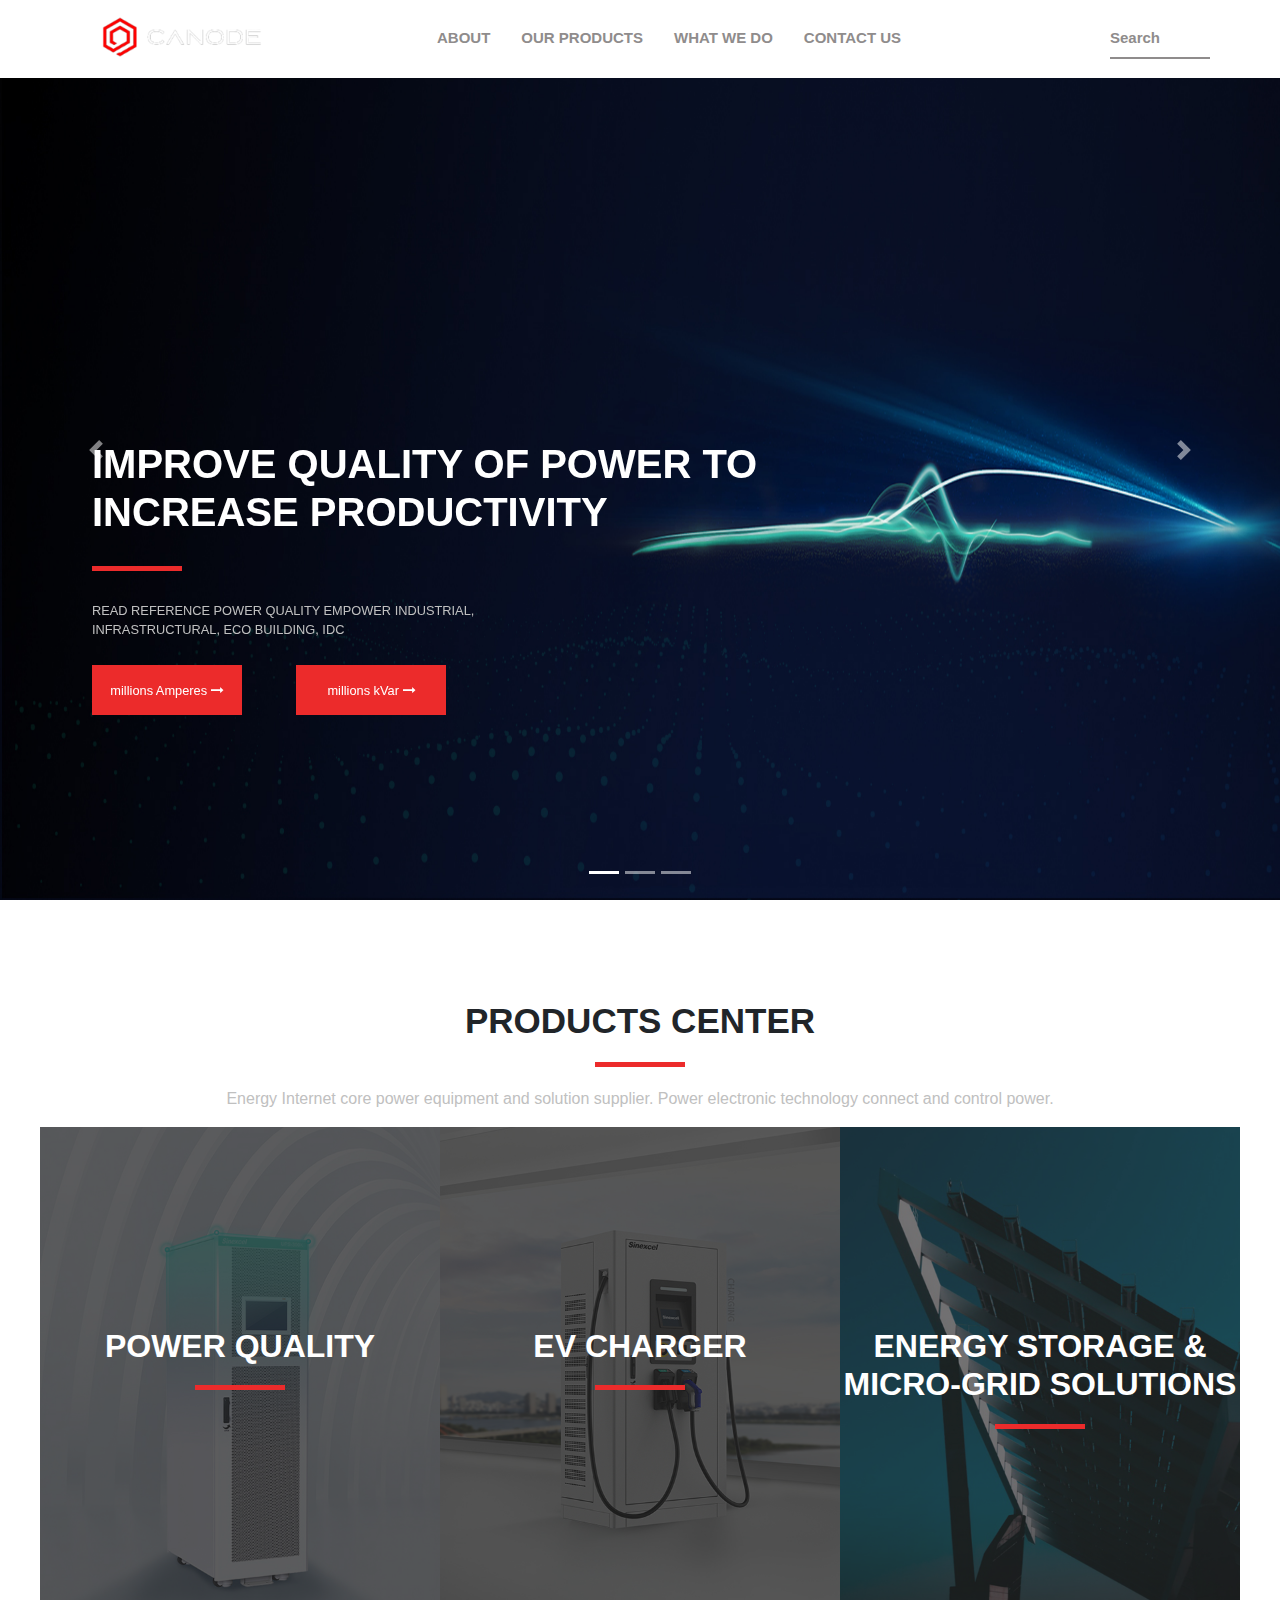
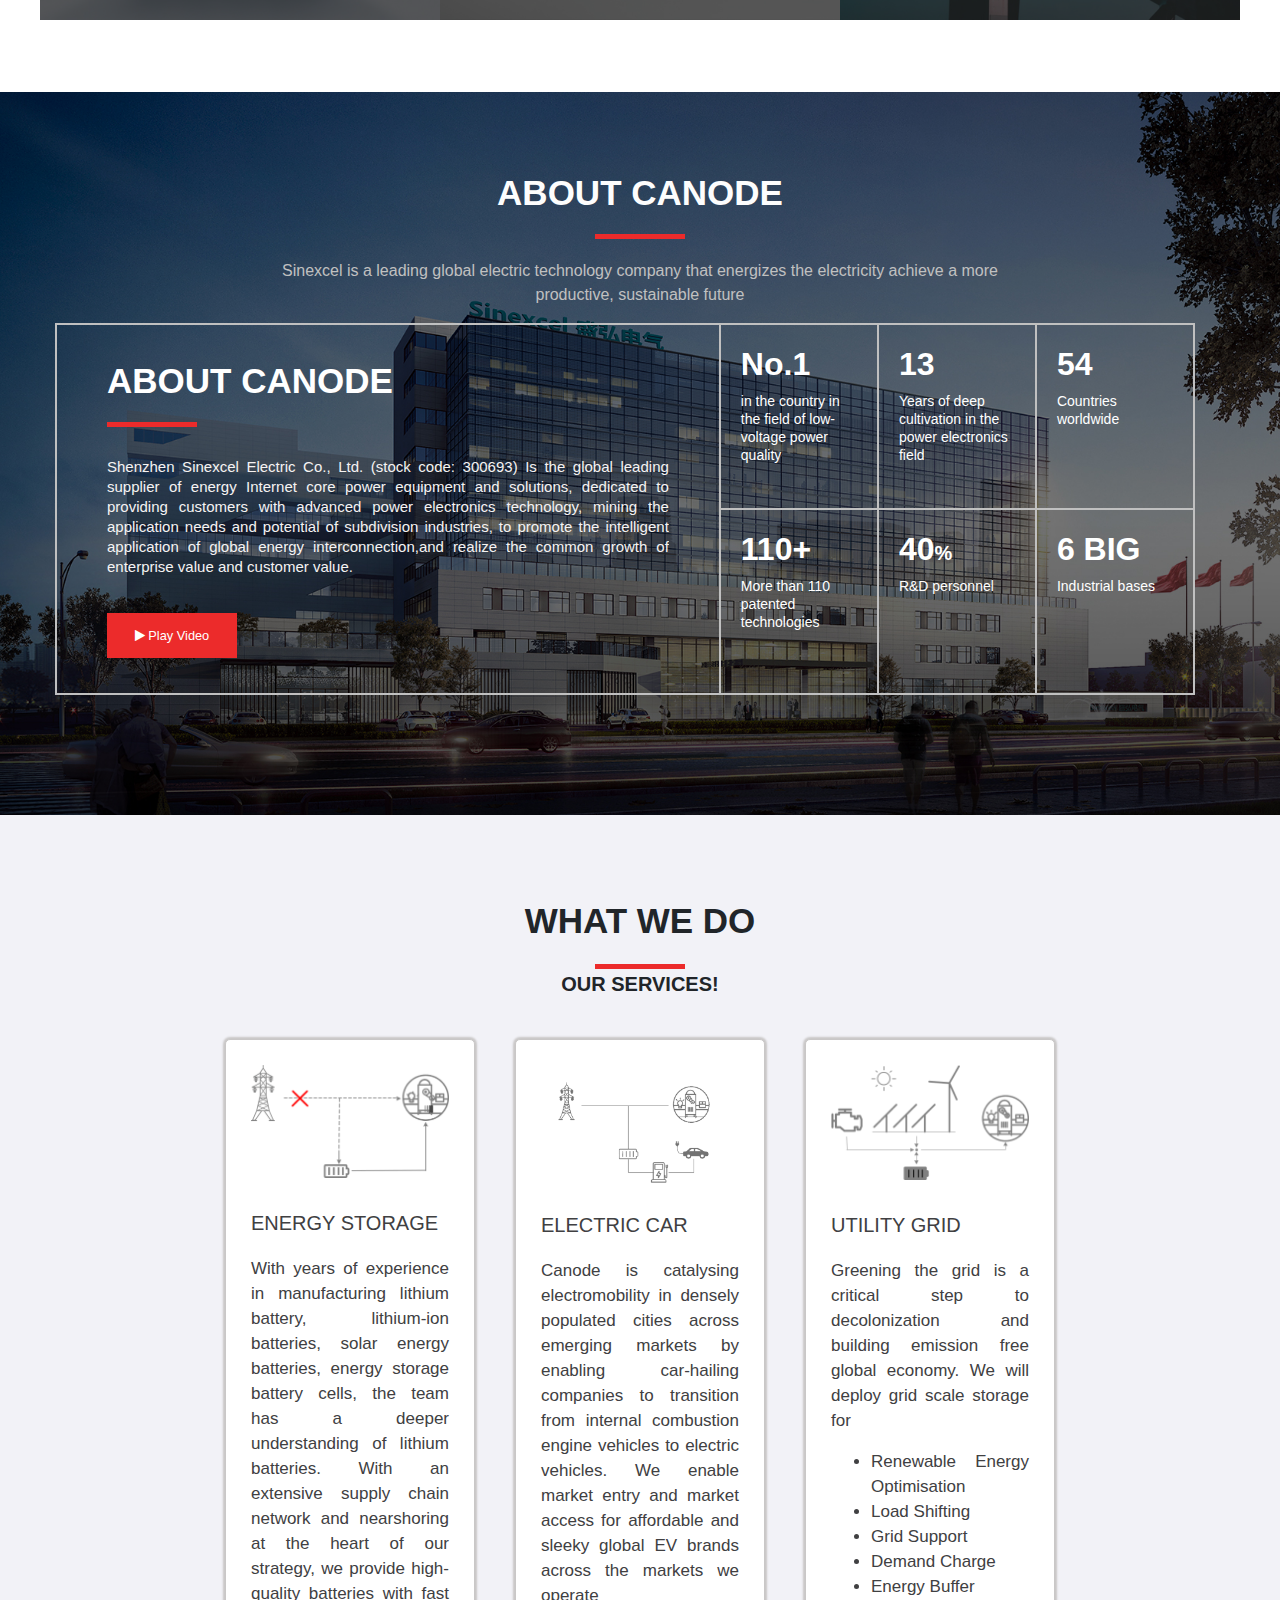
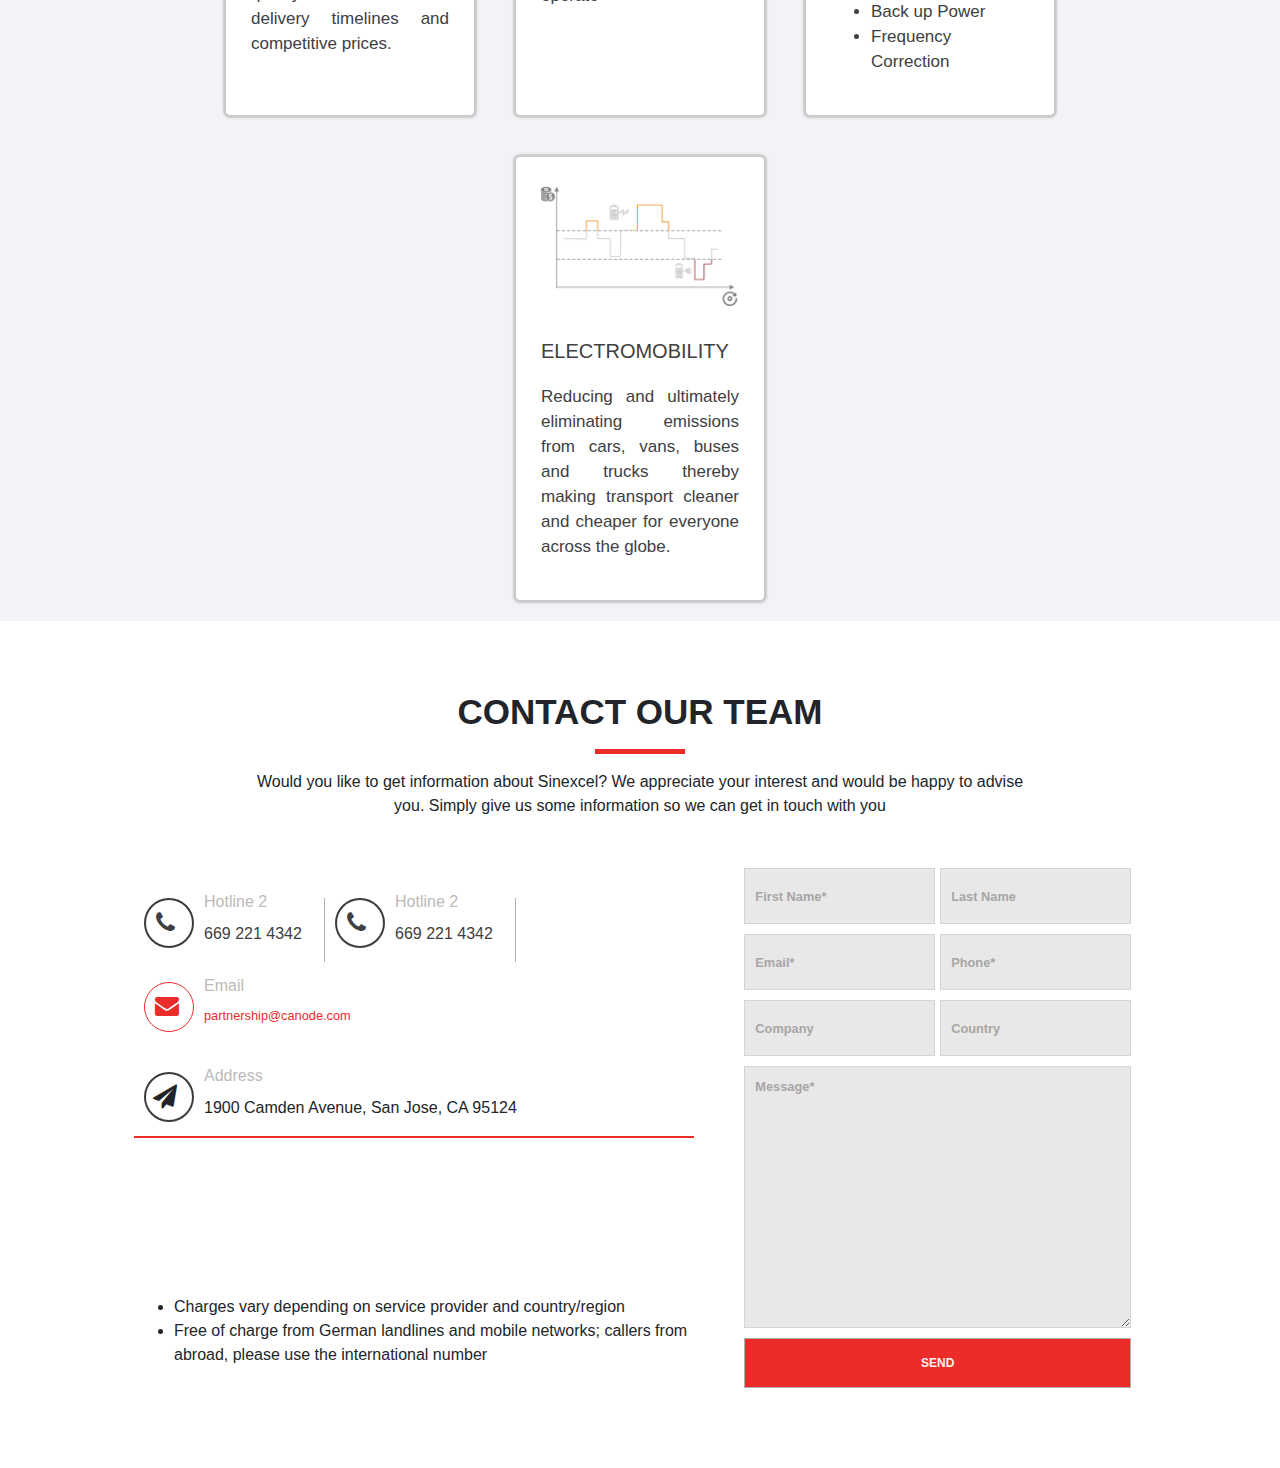
==== commit c6dcea75: "Responsiveness carousel images" ====
--- a/canode/index.html
+++ b/canode/index.html
@@ -37,7 +37,7 @@
 					<a class="nav-link" href="#about">About</a>
 				</li>
 				<li class="nav-item">
-					<a class="nav-link" href="#">Our Vision</a>
+					<a class="nav-link" href="#products">Our Products</a>
 				</li>
 				<li class="nav-item">
 					<a class="nav-link" href="#services">What we do</a>
@@ -69,7 +69,7 @@
 			
 			<div class="carousel-inner">
 			  <div class="carousel-item active">
-				<img src="images/b1.jpg" alt="Los Angeles" width="1100" height="500">
+				<img src="images/b1.jpg" class="carouselImg1" alt="Los Angeles" width="1100" height="500">
 				<div class="absolute-div">
 					<div class="carousel-caption">
 						<div class="firstCarouselDiv">
@@ -86,7 +86,7 @@
 				</div>
 			  </div>
 			  <div class="carousel-item">
-				<img src="images/b2.jpg" alt="Chicago" width="1100" height="500">
+				<img src="images/b2.jpg" alt="Chicago" class="carouselImg2" width="1100" height="500">
 				<div class="absolute-div">
 					<div class="carousel-caption">
 						<div class="firstCarouselDiv">
@@ -102,7 +102,7 @@
 				</div>
 			  </div>
 			  <div class="carousel-item">
-				<img src="images/b3.jpg" alt="New York" width="1100" height="500">
+				<img src="images/b3.jpg" alt="New York" class="carouselImg3" width="1100" height="500">
 				<div class="absolute-div">
 					<div class="carousel-caption">
 						<div class="thirdCarouselDiv">
@@ -122,7 +122,7 @@
 		</div>
 	</div>
 
-	<div class="products">
+	<div id="products" class="products">
 		<div class="text-center" style="margin-top: 100px;">
 			<h2 class="headerAbout">PRODUCTS CENTER</h2>
 			<div class="headerLineCenter"></div>
@@ -172,7 +172,7 @@
 		<br>
 	</div>
 
-	<div class="about">
+	<div class="about" id="about">
 		<div class="text-center white-color">
 			<h2 class="headerAbout">About Canode</h2>
 			<div class="headerLineCenter"></div>
--- a/canode/styles.css
+++ b/canode/styles.css
@@ -460,7 +460,11 @@
 	}
 	.firstCarouselDiv{
 		left: -20px;
+		top: -350px;
 		/* width: 80%; */
+	}
+	.thirdCarouselDiv{
+		top: -400px;
 	}
 	.firstCarouselDiv > h1, .thirdCarouselDiv > h2{
 		font-size: 1.5rem;
@@ -535,4 +539,81 @@
 	.navbar{
 		width: 100%;
 	}
+}
+
+
+
+@media only screen and (max-height: 500px) {
+	.firstCarouselDiv{
+		position: absolute;
+		top: -320px;
+		left: -50px;
+	}
+	.thirdCarouselDiv{
+	  position: absolute;
+	  top: -350px;
+	  width: 100%;
+	  /* left: -100px;
+	  text-align: left; */
+	}	
+}
+
+@media only screen and (max-height: 400px) {
+	.firstCarouselDiv{
+		position: absolute;
+		top: -250px;
+		left: -50px;
+	}
+	.thirdCarouselDiv{
+	  position: absolute;
+	  top: -250px;
+	  width: 100%;
+	}
+	.firstCarouselDiv > h1, .thirdCarouselDiv > h1{
+		font-size: 1rem;
+	}
+	.firstCarouselDiv > div > p, .thirdCarouselDiv > div > p{
+		font-size: 0.5rem;
+	}
+}
+
+@media only screen and (max-height: 300px) {
+	.firstCarouselDiv{
+		position: absolute;
+		top: -150px;
+		left: -50px;
+	}
+	.thirdCarouselDiv{
+	  position: absolute;
+	  top: -150px;
+	  width: 100%;
+	}
+	.firstCarouselDiv > h1, .thirdCarouselDiv > h1{
+		font-size: 1rem;
+	}
+	.firstCarouselDiv > div > p, .thirdCarouselDiv > div > p{
+		font-size: 0.5rem;
+	}
+	.firstCarouselDiv > button{
+		margin: 5px 10px 0 0;
+		width: 100px;
+		height: 40px;
+		font-size: 0.6rem;
+	}
+
+	.headerLine{
+		margin-top: 10px !important;
+		margin-bottom: 10px !important;
+	}
+	
+	.img-b2-1{
+		margin-top: -15px !important;
+		width: 300px;
+	}
+	/* #navBar{
+		height: 60px;
+	} */
+	.logo{
+		width: 200px;
+	}
 }